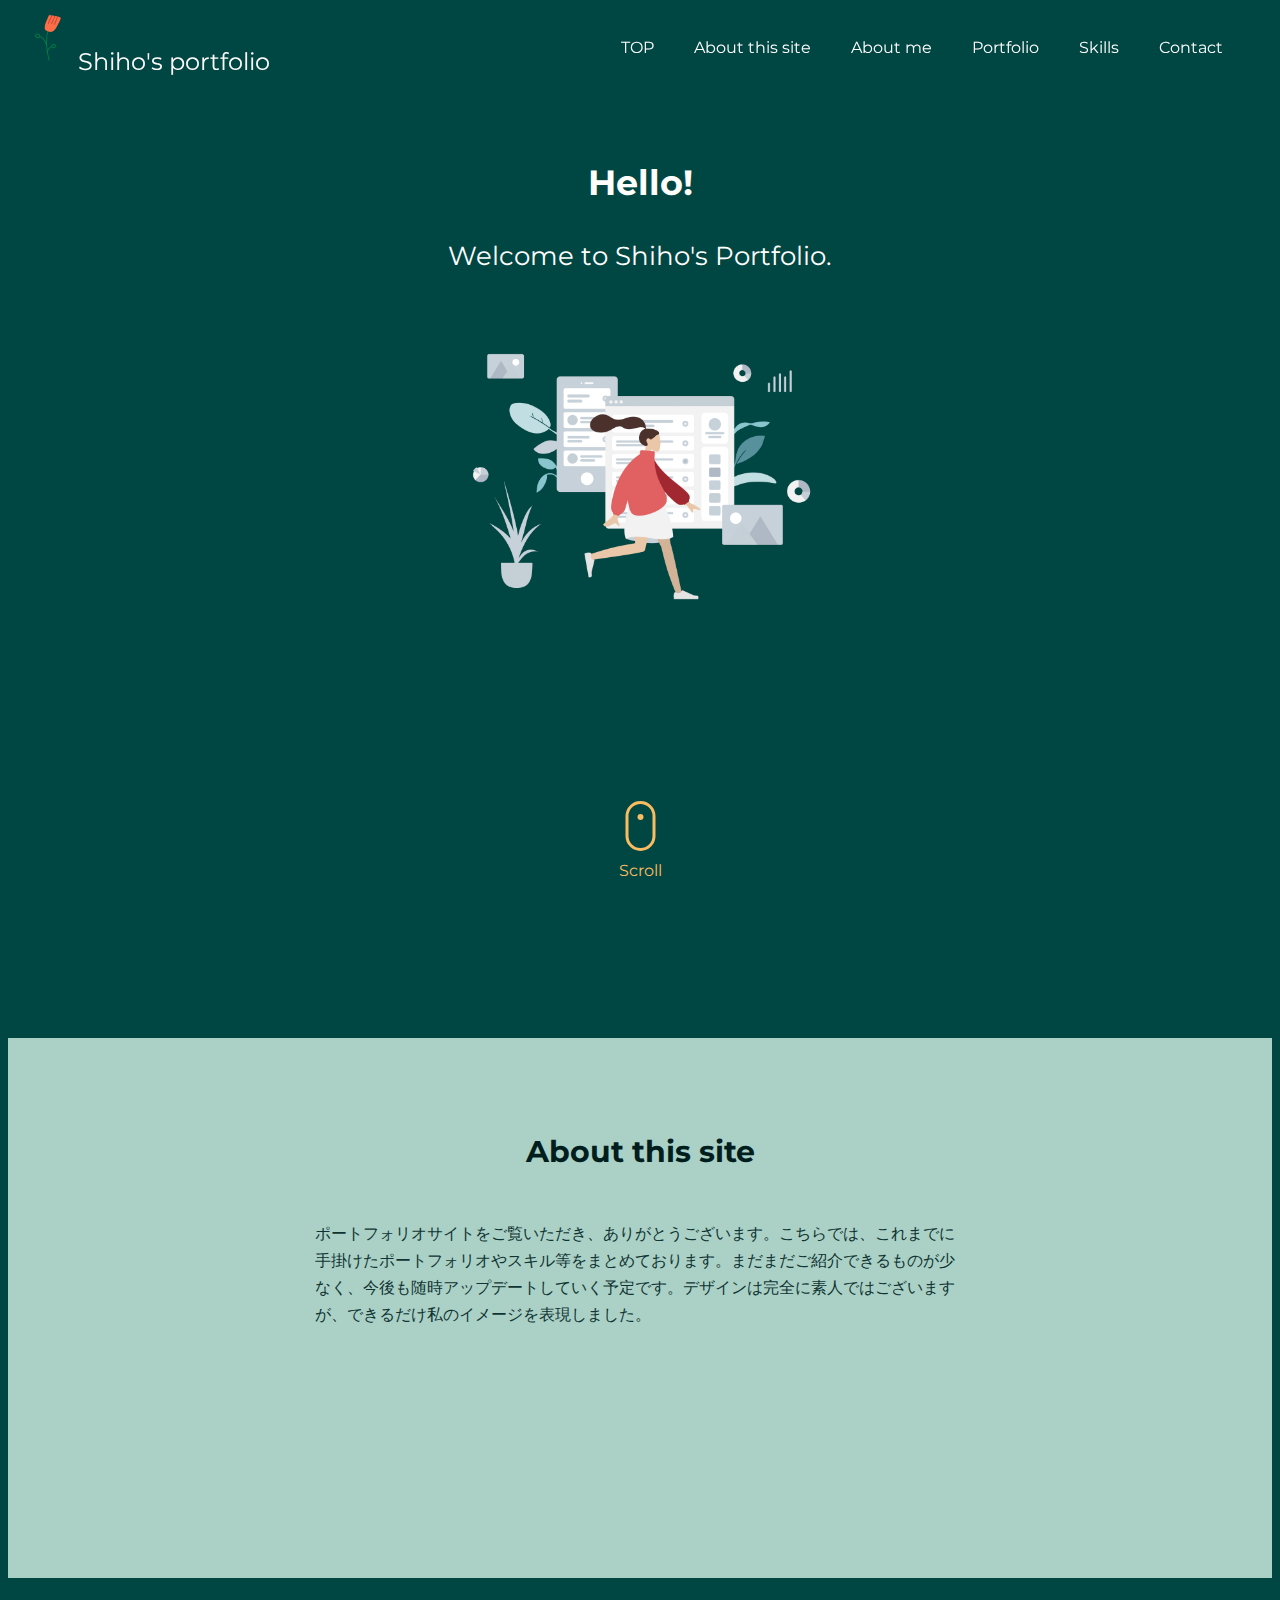
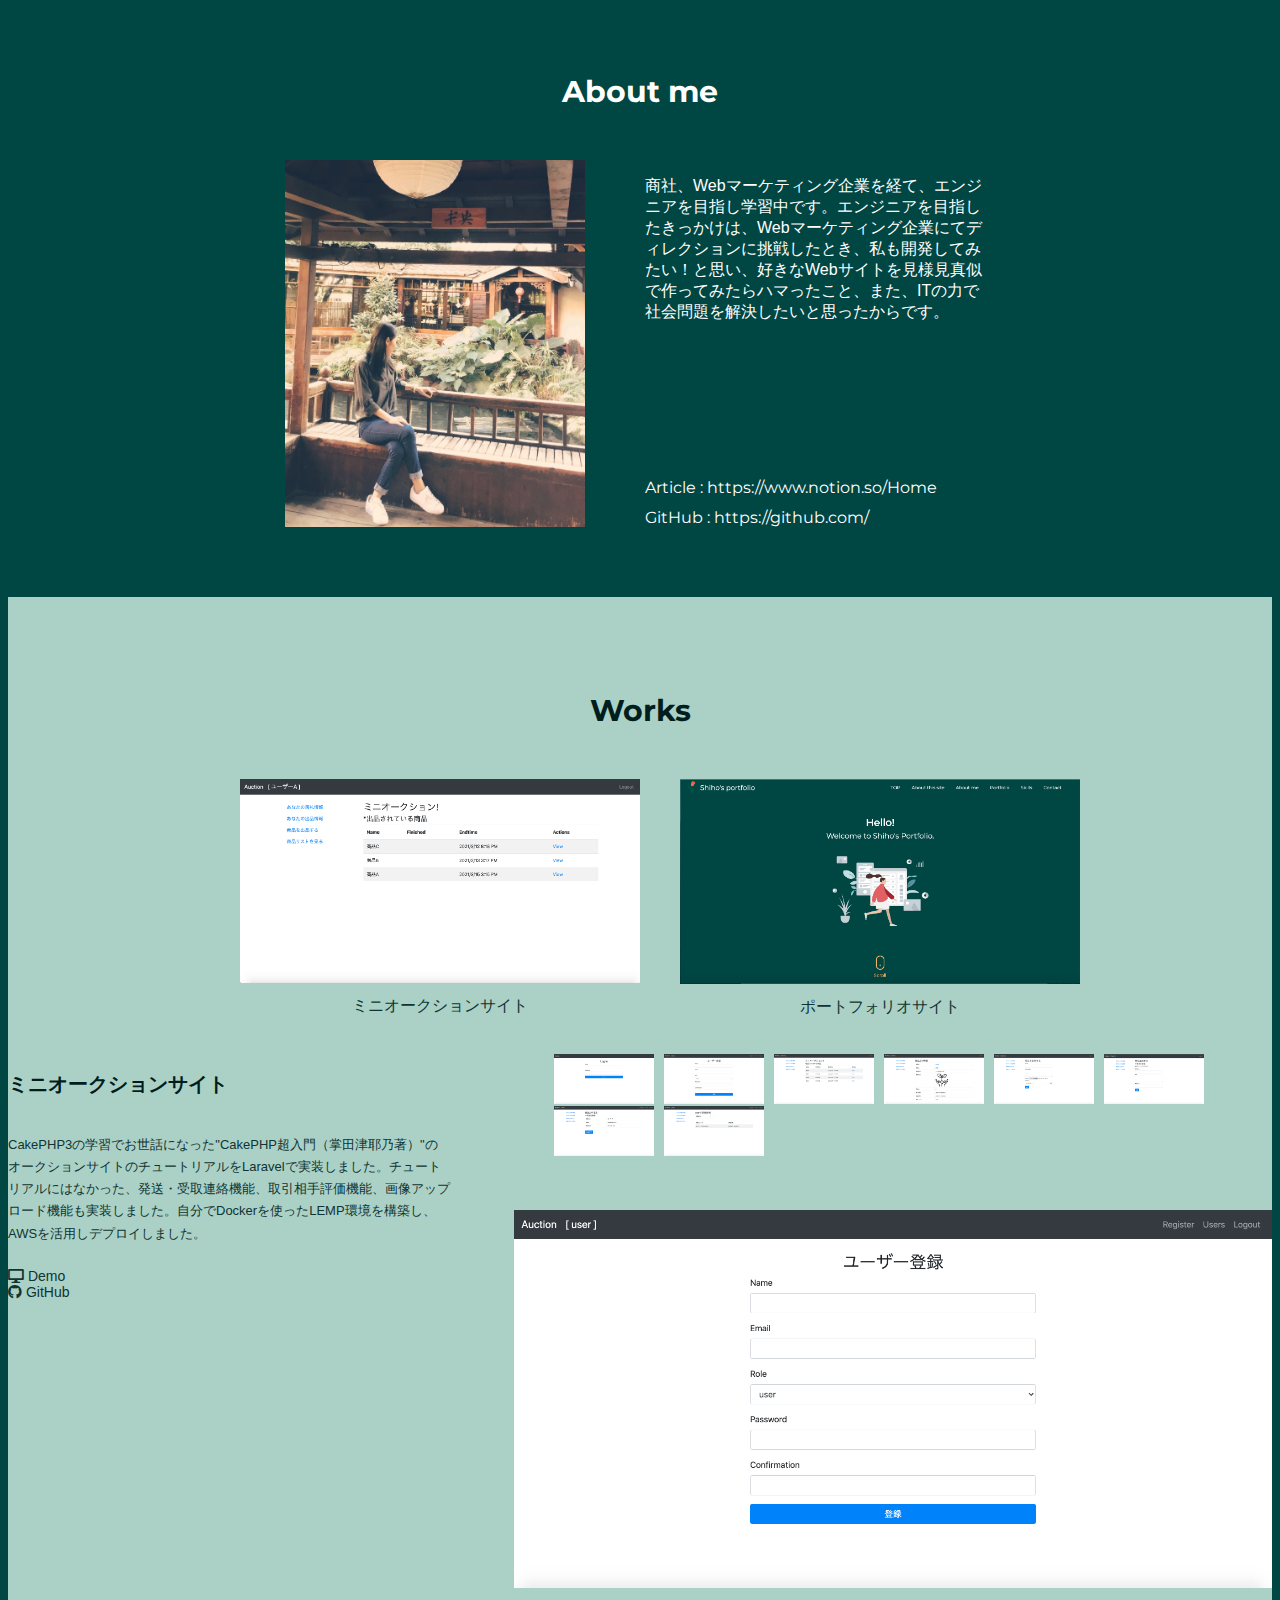
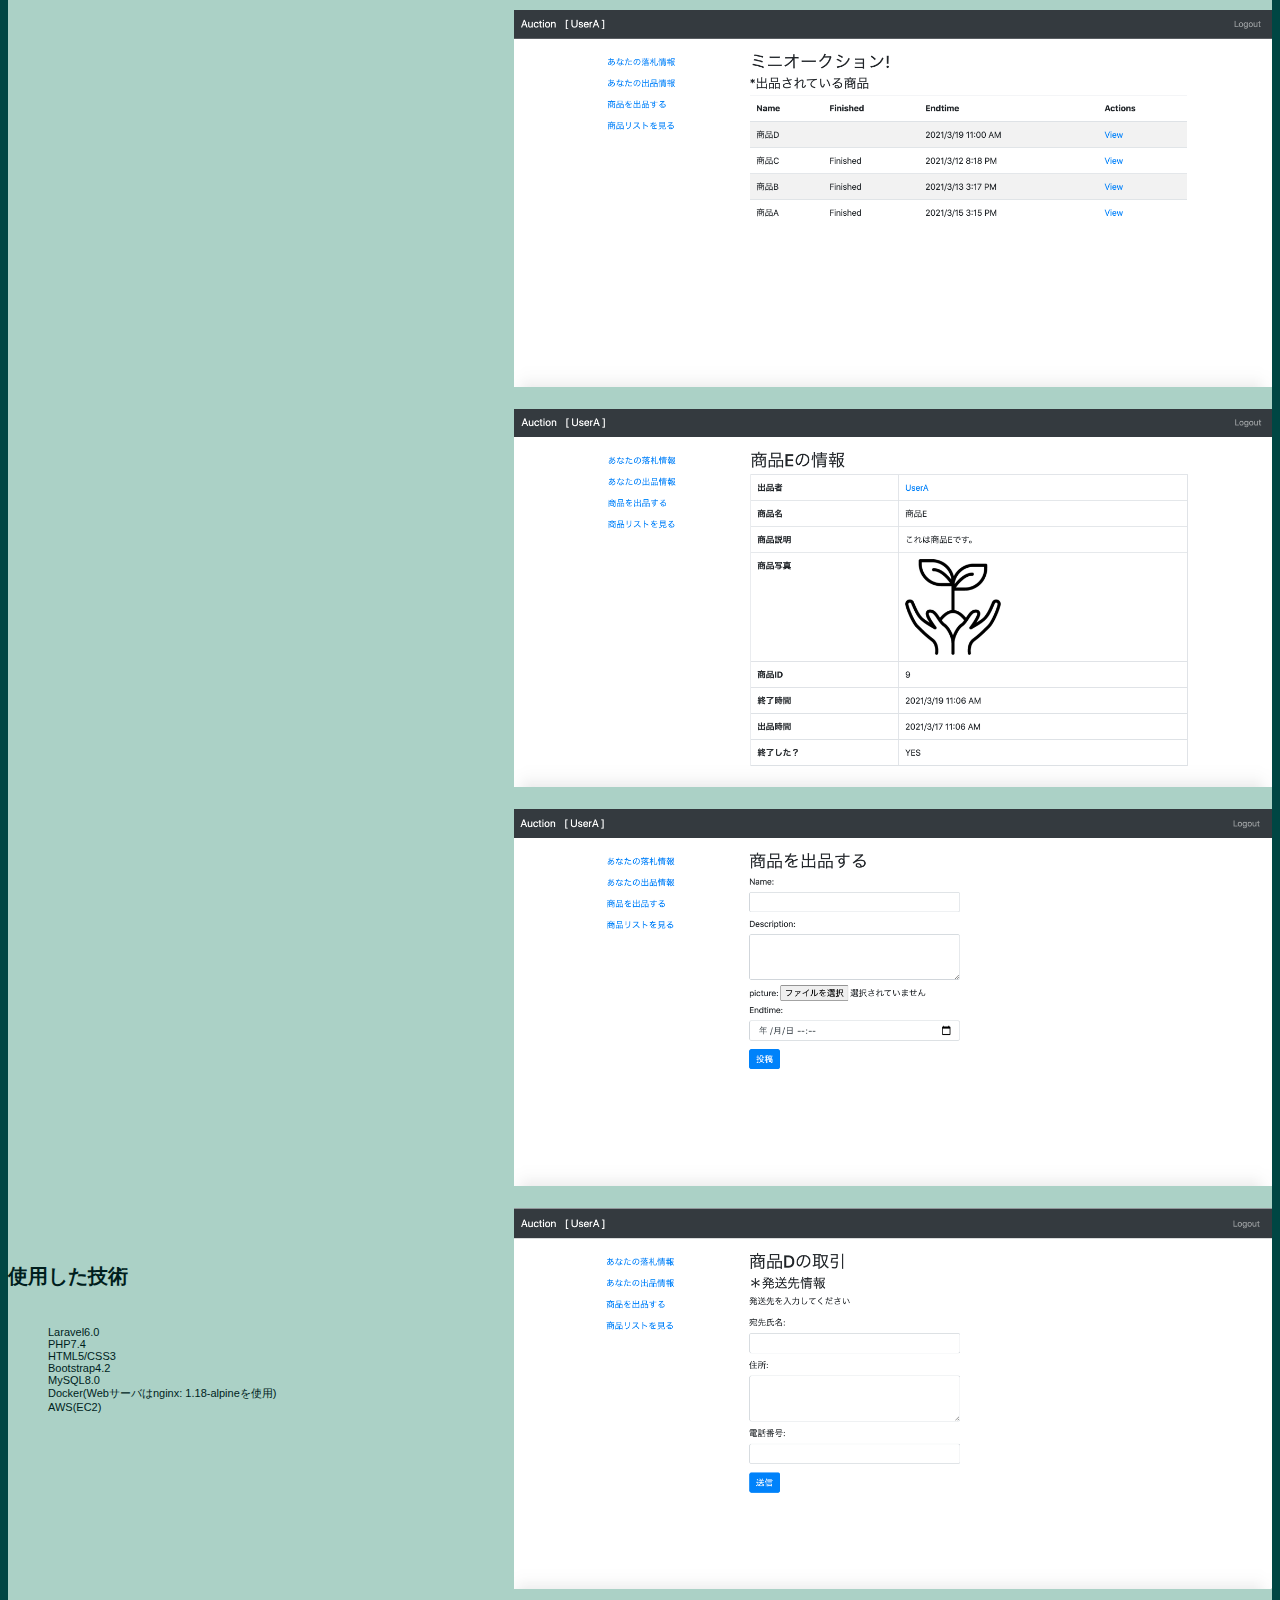
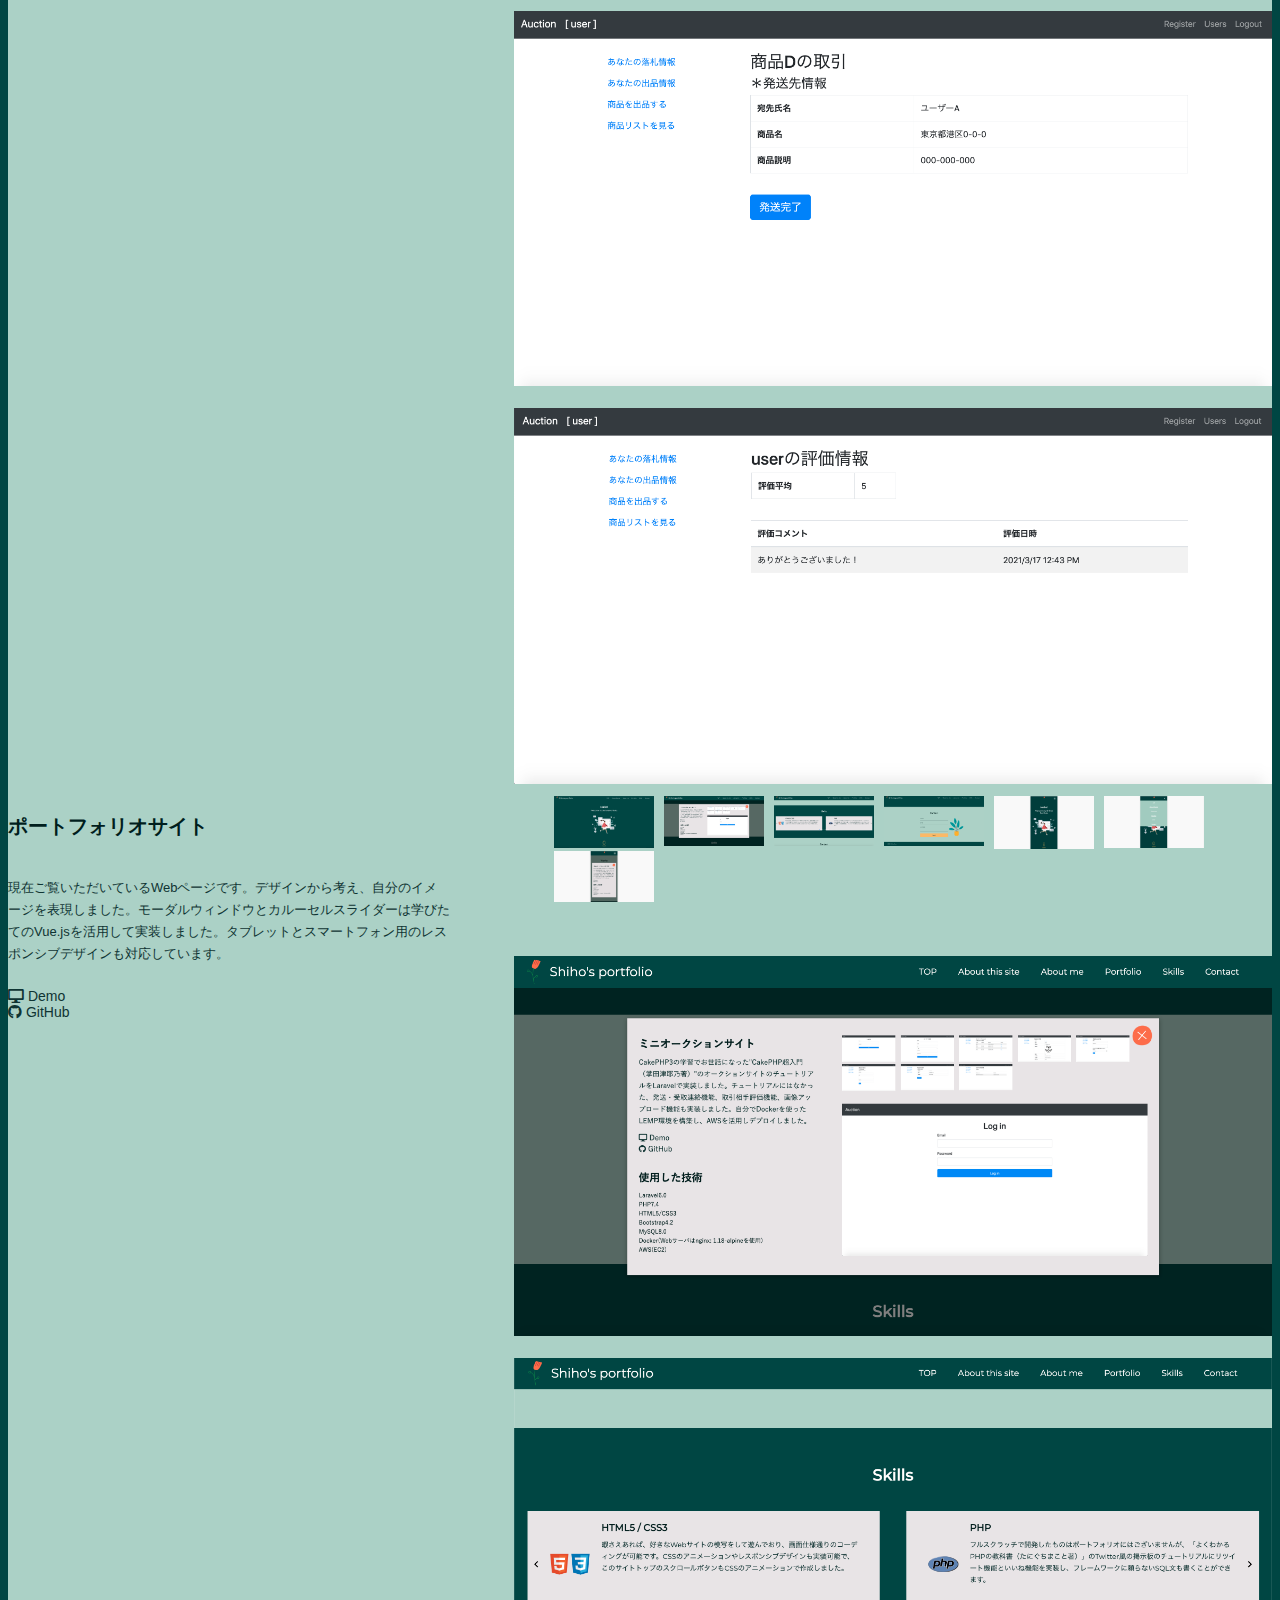
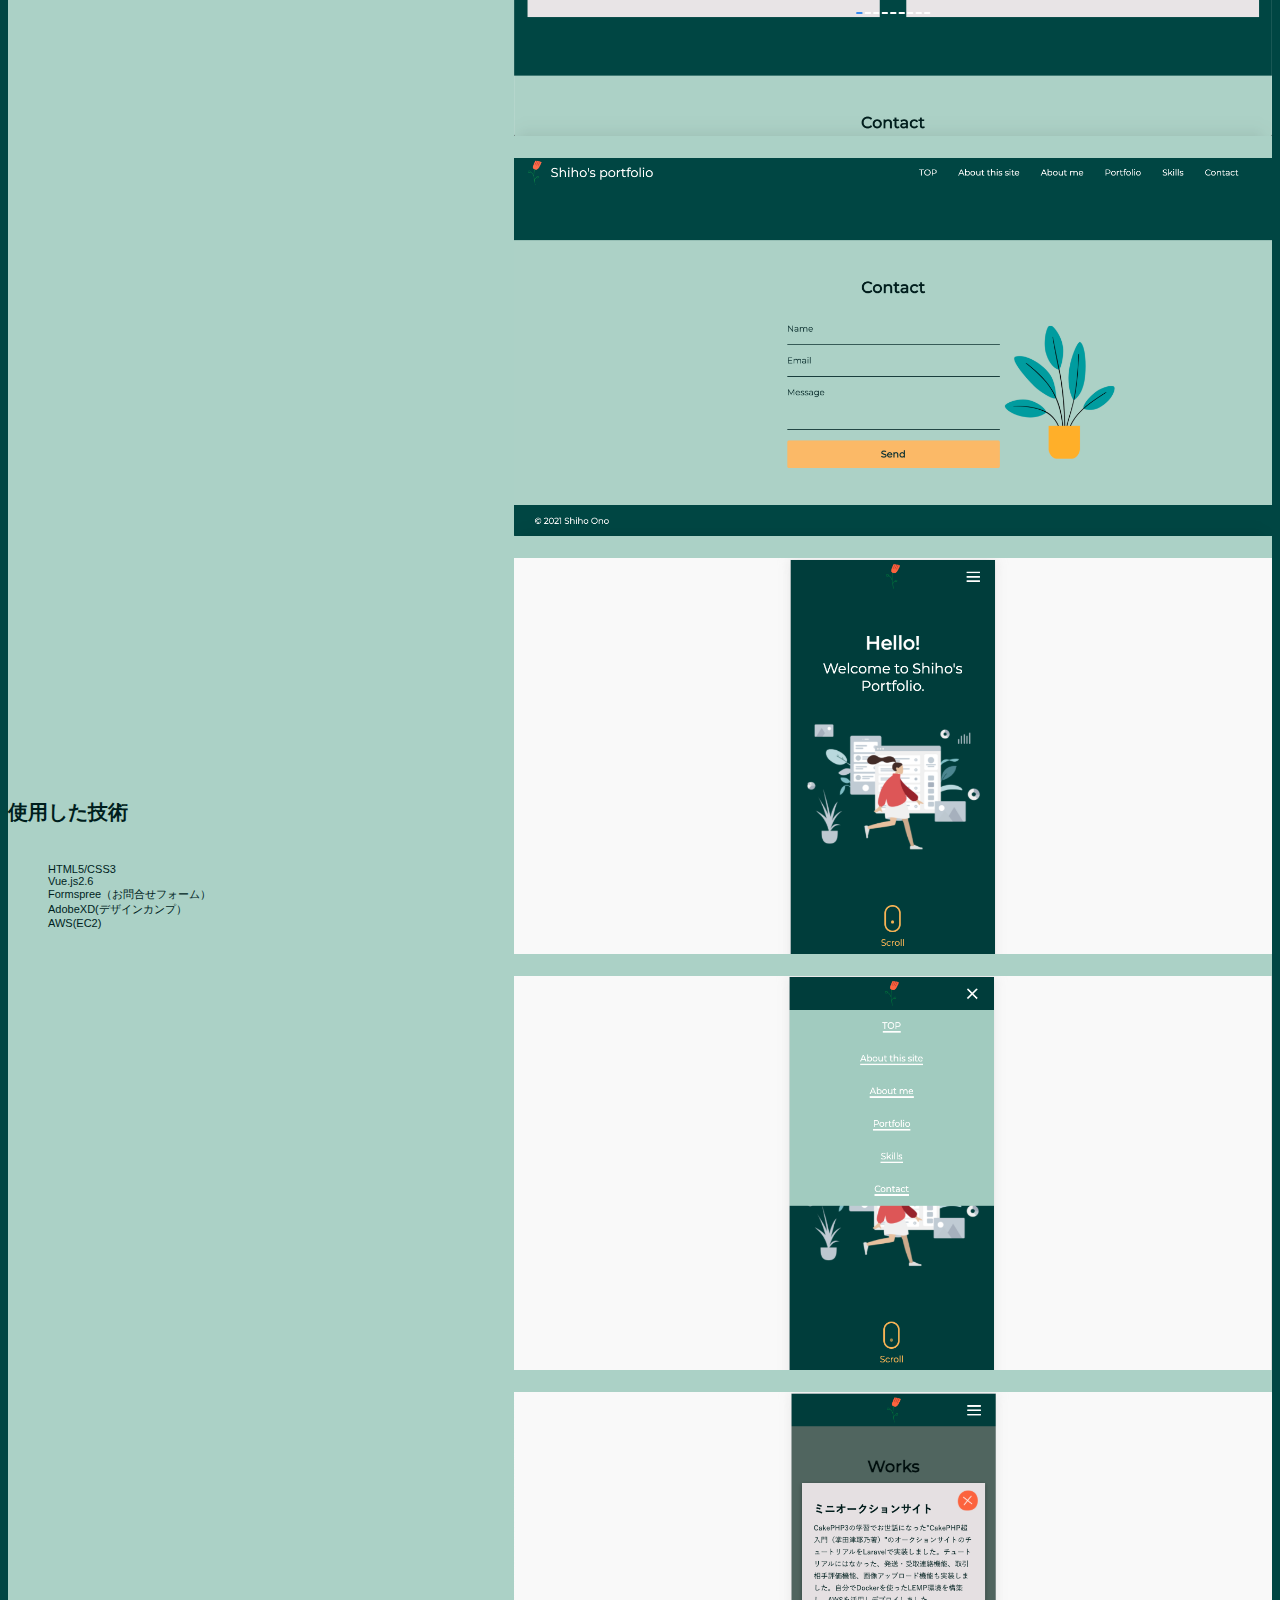
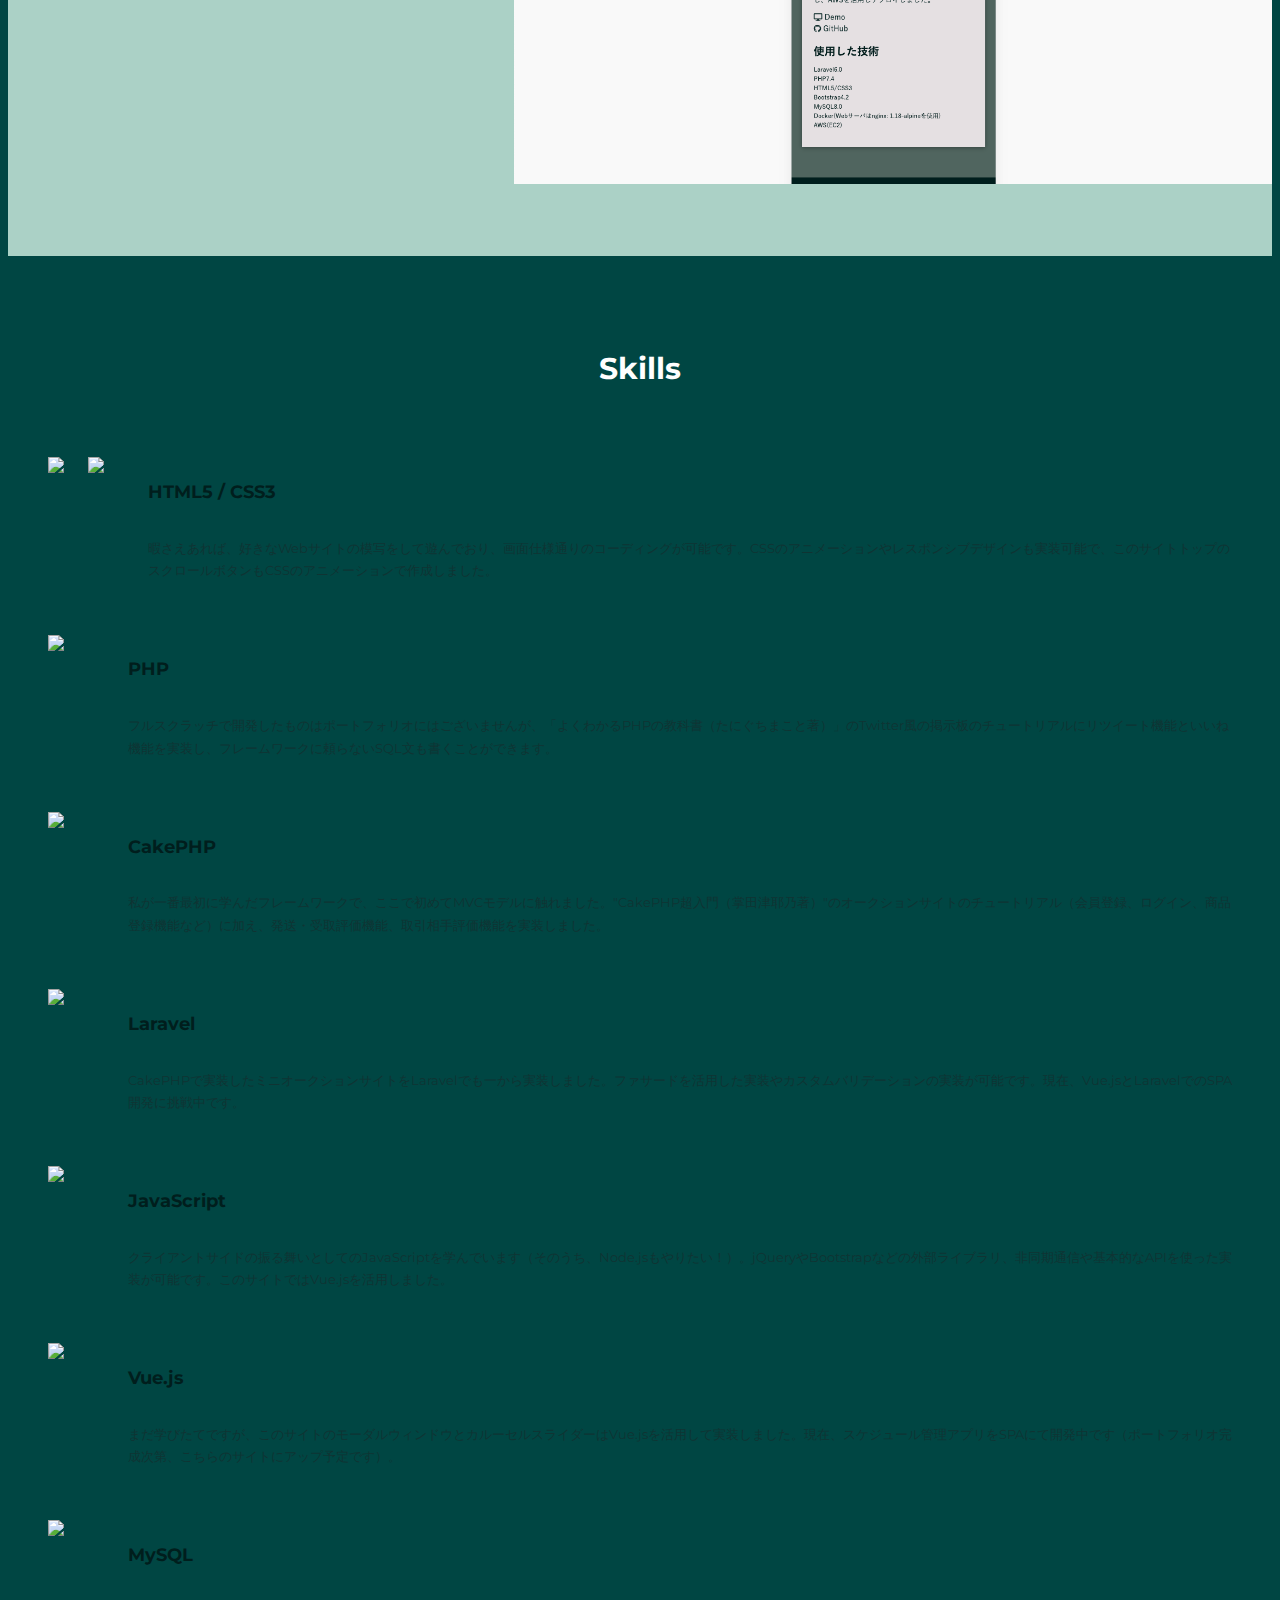
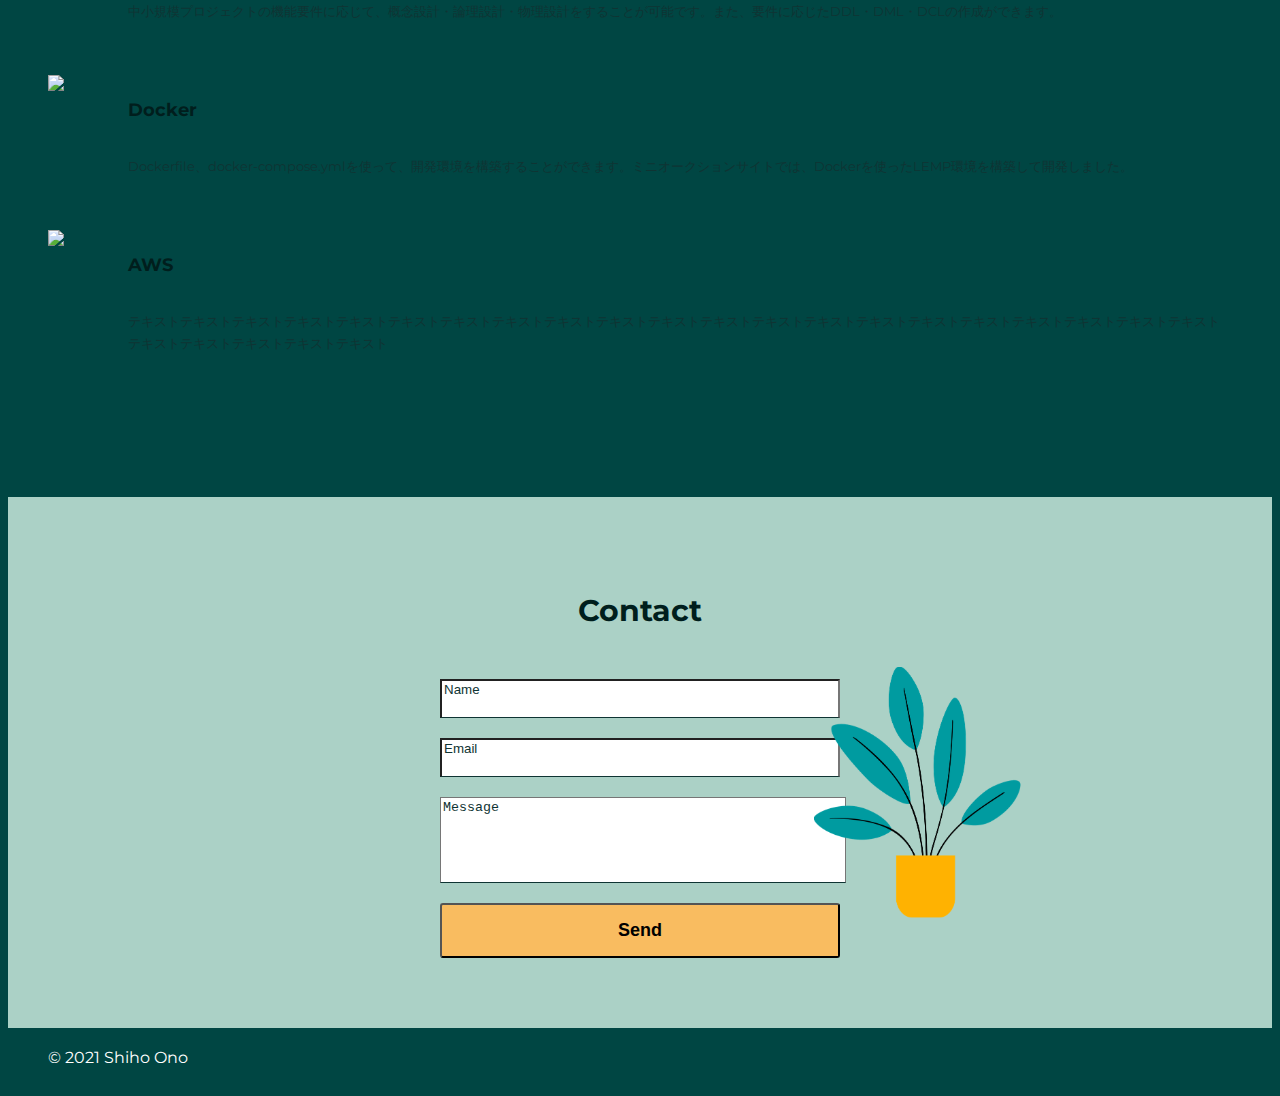
==== portfolio.html @ 69a43449 "ファイル名変更" ====
<!DOCTYPE html>
<html lang="ja">
<head>
    <meta charset="UTF-8">
    <meta name="viewport" content="width=device-width, initial-scale=1, minimum-scale=1, maximum-scale=1, user-scalable=no">
    <title>Shiho's Portfolio</title>
    <meta name="description" content="Shihoのポートフォリオサイトです。こちらでは、これまでに手掛けたポートフォリオやスキル等をまとめております。">
    <link rel="icon" href="img/Hands - Flower.png">
    <link rel="stylesheet" href="https://unpkg.com/ress/dist/ress.min.css">
    <link rel="stylesheet" href="https://cdn.jsdelivr.net/npm/hooper@0.2.1/dist/hooper.css">
    <link rel="stylesheet" href="style.css">
    <link href="https://fonts.googleapis.com/css2?family=Montserrat:wght@100;300;400;500&display=swap" rel="stylesheet">
    <link href="https://use.fontawesome.com/releases/v5.6.1/css/all.css" rel="stylesheet">
</head>
<body>
    <header>
        <div class="header-fixed">
            <div class="logo">
                <img src="img/Hands - Flower.png" alt="logo">
                <p>Shiho's portfolio</p>
            </div>
            <div class="hamburger-menu">
                <input type="checkbox" id="menu-btn-check">
                <label for="menu-btn-check" class="menu-btn"><span></span></label>
                <div class="menu-content">
                    <ul>
                        <li><a href="#top">TOP</a></li>
                        <li><a href="#about-this-site">About this site</a></li>
                        <li><a href="#about-me">About me</a></li>
                        <li><a href="#works">Portfolio</a></li>
                        <li><a href="#skills">Skills</a></li>
                        <li><a href="#contact">Contact</a></li>
                    </ul>
                </div>
            </div>
        </div>
    </header>
    <main>
        <div id="top">
            <h1>Hello!</h1>
            <p>Welcome to Shiho's Portfolio.</p>
            <img src="img/Humaaans - 1 Character.png" alt="top_image">
            <a href="#about-this-site"><span></span>Scroll</a>
        </div>
        <section id="about-this-site" class="common">
            <h2>About this site</h2>
            <!-- 240文字 -->
            <p>ポートフォリオサイトをご覧いただき、ありがとうございます。こちらでは、これまでに手掛けたポートフォリオやスキル等をまとめております。まだまだご紹介できるものが少なく、今後も随時アップデートしていく予定です。デザインは完全に素人ではございますが、できるだけ私のイメージを表現しました。</p>
        </section>
        <section id="about-me" class="common">
            <h2>About me</h2>
            <div class="profile">
                <img src="img/profile.jpeg" alt="profile">
                <div class="profile-detail">
                    <p>商社、Webマーケティング企業を経て、エンジニアを目指し学習中です。エンジニアを目指したきっかけは、Webマーケティング企業にてディレクションに挑戦したとき、私も開発してみたい！と思い、好きなWebサイトを見様見真似で作ってみたらハマったこと、また、ITの力で社会問題を解決したいと思ったからです。</p>
                    <a href="https://www.notion.so/Home-7958bae7b6ed46b09977aa0e5723ef8f">Article : https://www.notion.so/Home</a>
                    <a href="https://github.com/shihoono">GitHub : https://github.com/</a>
                </div>
            </div>
        </section>
        <section id="works" class="common">
            <div id="modal">
                <h2>Works</h2>
                <ul class="portfolios modalArea">
                    <li class="portfolio" @click="showModal = 1">
                        <img src="img/portfolio1.png" alt="portfolio1">
                        <p>ミニオークションサイト</p>
                    </li>
                    <li class="portfolio" @click="showModal = 2">
                        <img src="img/portfolio2.png" alt="portfolio2">
                        <p>ポートフォリオサイト</p>
                    </li>
                </ul>
                <modal v-if="showModal == '1'" @close="showModal = false" :key="1">
                    <div class="close-button" slot="close-button">
                        <img src="img/Hands - Denied.png">
                    </div>
                    <div class="description" slot="description">
                        <div class="about-portfolio">
                            <div class="about-main">
                                <h4>ミニオークションサイト</h4>
                                <p>
                                    CakePHP3の学習でお世話になった"CakePHP超入門（掌田津耶乃著）"のオークションサイトのチュートリアルをLaravelで実装しました。チュートリアルにはなかった、発送・受取連絡機能、取引相手評価機能、画像アップロード機能も実装しました。自分でDockerを使ったLEMP環境を構築し、AWSを活用しデプロイしました。
                                </p>
                                <a href="#"><i class="fas fa-desktop"></i></i> Demo</a>
                                <a href="#"><i class="fab fa-github"></i> GitHub</a>
                            </div>
                            <div class="about-sub">
                                <h4>使用した技術</h4>
                                <ul>
                                    <li>Laravel6.0</li>
                                    <li>PHP7.4</li>
                                    <li>HTML5/CSS3</li>
                                    <li>Bootstrap4.2</li>
                                    <li>MySQL8.0</li>
                                    <li>Docker(Webサーバはnginx: 1.18-alpineを使用)</li>
                                    <li>AWS(EC2)</li>
                                </ul>
                            </div>
                        </div>
                        <div class="portfolio-images">
                            <ul>
                                <!-- 後で画像差し替え -->
                                <li @click="push_a"><img src="img/Auction/Auction-login.png" alt="portfolio-page"></li>
                                <li @click="push_b"><img src="img/Auction/Auction-signup.png" alt="portfolio-page"></li>
                                <li @click="push_c"><img src="img/Auction/Auction-top.png" alt="portfolio-page"></li>
                                <li @click="push_d"><img src="img/Auction/Auction-item.png" alt="portfolio-page"></li>
                                <li @click="push_e"><img src="img/Auction/Auction-add.png" alt="portfolio-page"></li>
                                <li @click="push_f"><img src="img/Auction/Auction-transaction.png" alt="portfolio-page"></li>
                                <li @click="push_g"><img src="img/Auction/Auction-transaction2.png" alt="portfolio-page"></li>
                                <li @click="push_h"><img src="img/Auction/Auction-review.png" alt="portfolio-page"></li>
                            </ul>
                            <div id="image-area">
                                <img v-if="type === 'A'"　src="img/Auction/Auction-login.png">
                                <img v-else-if="type === 'B'" src="img/Auction/Auction-signup.png">
                                <img v-else-if="type === 'C'" src="img/Auction/Auction-top.png">
                                <img v-else-if="type === 'D'" src="img/Auction/Auction-item.png">
                                <img v-else-if="type === 'E'" src="img/Auction/Auction-add.png">
                                <img v-else-if="type === 'F'" src="img/Auction/Auction-transaction.png">
                                <img v-else-if="type === 'G'" src="img/Auction/Auction-transaction2.png">
                                <img v-else-if="type === 'H'" src="img/Auction/Auction-review.png">
                            </div>
                        </div>
                    </div>
                    <div class="detail" slot="detail">
                    </div>
                </modal>
                <modal v-else-if="showModal == '2'" @close="showModal = false" :key="2">
                    <div class="close-button" slot="close-button">
                        <img src="img/Hands - Denied.png">
                    </div>
                    <div class="description" slot="description">
                        <div class="about-portfolio">
                            <div class="about-main">
                                <h4>ポートフォリオサイト</h4>
                                <p>
                                    現在ご覧いただいているWebページです。デザインから考え、自分のイメージを表現しました。モーダルウィンドウとカルーセルスライダーは学びたてのVue.jsを活用して実装しました。タブレットとスマートフォン用のレスポンシブデザインも対応しています。
                                </p>
                                <a href="#"><i class="fas fa-desktop"></i></i> Demo</a>
                                <a href="#"><i class="fab fa-github"></i> GitHub</a>
                            </div>
                            <div class="about-sub">
                                <h4>使用した技術</h4>
                                <ul>
                                    <li>HTML5/CSS3</li>
                                    <li>Vue.js2.6</li>
                                    <li>Formspree（お問合せフォーム）</li>
                                    <li>AdobeXD(デザインカンプ）</li>
                                    <li>AWS(EC2)</li>
                                </ul>
                            </div>
                        </div>
                        <div class="portfolio-images">
                            <ul>
                                <!-- 後で画像差し替え -->
                                <li @click="push_a"><img src="img/portfolio2.png" alt="portfolio-page"></li>
                                <li @click="push_b"><img src="img/portfolio-site/portfolio-site-modal.png" alt="portfolio-page"></li>
                                <li @click="push_c"><img src="img/portfolio-site/portfolio-site-slider.png" alt="portfolio-page"></li>
                                <li @click="push_d"><img src="img/portfolio-site/portfolio-site-contact.png" alt="portfolio-page"></li>
                                <li @click="push_e"><img src="img/portfolio-site/portfolio-site-sm1.png" alt="portfolio-page"></li>
                                <li @click="push_f"><img src="img/portfolio-site/portfolio-site-sm2.png" alt="portfolio-page"></li>
                                <li @click="push_g"><img src="img/portfolio-site/portfolio-site-sm3.png" alt="portfolio-page"></li>
                            </ul>
                            <div id="image-area">
                                <div id="image-area">
                                    <img v-if="type === 'A'"　src="img/portfolio2.png">
                                    <img v-else-if="type === 'B'" src="img/portfolio-site/portfolio-site-modal.png">
                                    <img v-else-if="type === 'C'" src="img/portfolio-site/portfolio-site-slider.png">
                                    <img v-else-if="type === 'D'" src="img/portfolio-site/portfolio-site-contact.png">
                                    <img v-else-if="type === 'E'" src="img/portfolio-site/portfolio-site-sm1.png">
                                    <img v-else-if="type === 'F'" src="img/portfolio-site/portfolio-site-sm2.png">
                                    <img v-else-if="type === 'G'" src="img/portfolio-site/portfolio-site-sm3.png">
                                </div>
                            </div>
                        </div>
                    </div>
                    <div class="detail" slot="detail">
                    </div>
                </modal>
            </div>
        </section>
        <section id="skills" class="common">
            <h2>Skills</h2>
            <slider-main>
                <div id="slider">
                    <hooper :infinite-scroll="true" :items-to-show="2" :auto-play="true" :play-speed="4000">
                        <slide>
                            <div class="skill html-css">
                                <div class="icon">
                                    <img src="https://icongr.am/devicon/html5-original.svg?size=80&color=f05304">
                                    <img src="https://icongr.am/devicon/css3-original.svg?size=80&color=f05304">
                                </div>
                                <div class="skill-text">
                                    <h4>HTML5 / CSS3</h4>
                                    <!-- 92文字 -->
                                    <p>暇さえあれば、好きなWebサイトの模写をして遊んでおり、画面仕様通りのコーディングが可能です。CSSのアニメーションやレスポンシブデザインも実装可能で、このサイトトップのスクロールボタンもCSSのアニメーションで作成しました。</p>
                                </div>
                            </div>
                        </slide>
                        <slide>
                            <div class="skill skills-common">
                                <div class="icon">
                                    <img src="https://icongr.am/devicon/php-original.svg?size=80&color=currentColor">
                                </div>
                                <div class="skill-text">
                                    <h4>PHP</h4>
                                    <p>フルスクラッチで開発したものはポートフォリオにはございませんが、「よくわかるPHPの教科書（たにぐちまこと著）」のTwitter風の掲示板のチュートリアルにリツイート機能といいね機能を実装し、フレームワークに頼らないSQL文も書くことができます。</p>
                                </div>
                            </div>
                        </slide>
                        <slide>
                            <div class="skill skills-common">
                                <div class="icon">
                                    <img src="https://icongr.am/devicon/cakephp-original.svg?size=80&color=currentColor">
                                </div>
                                <div class="skill-text">
                                    <h4>CakePHP</h4>
                                    <p>私が一番最初に学んだフレームワークで、ここで初めてMVCモデルに触れました。"CakePHP超入門（掌田津耶乃著）"のオークションサイトのチュートリアル（会員登録、ログイン、商品登録機能など）に加え、発送・受取評価機能、取引相手評価機能を実装しました。</p>
                                </div>
                            </div>
                        </slide>
                        <slide>
                            <div class="skill skills-common">
                                <div class="icon">
                                    <img src="https://icongr.am/devicon/laravel-plain.svg?size=80&color=f05340">
                                </div>
                                <div class="skill-text">
                                    <h4>Laravel</h4>
                                    <p>CakePHPで実装したミニオークションサイトをLaravelでも一から実装しました。ファサードを活用した実装やカスタムバリデーションの実装が可能です。現在、Vue.jsとLaravelでのSPA開発に挑戦中です。</p>
                                </div>
                            </div>
                        </slide>
                        <slide>
                            <div class="skill skills-common">
                                <div class="icon">
                                    <img src="https://icongr.am/devicon/javascript-original.svg?size=80&color=currentColor">
                                </div>
                                <div class="skill-text">
                                    <h4>JavaScript</h4>
                                    <p>クライアントサイドの振る舞いとしてのJavaScriptを学んでいます（そのうち、Node.jsもやりたい！）。jQueryやBootstrapなどの外部ライブラリ、非同期通信や基本的なAPIを使った実装が可能です。このサイトではVue.jsを活用しました。</p>
                                </div>
                            </div>
                        </slide>
                        <slide>
                            <div class="skill skills-common">
                                <div class="icon">
                                    <img src="https://icongr.am/devicon/vuejs-original.svg?size=80&color=f05304">
                                </div>
                                <div class="skill-text">
                                    <h4>Vue.js</h4>
                                    <p>まだ学びたてですが、このサイトのモーダルウィンドウとカルーセルスライダーはVue.jsを活用して実装しました。現在、スケジュール管理アプリをSPAにて開発中です（ポートフォリオ完成次第、こちらのサイトにアップ予定です）。</p>
                                </div>
                            </div>
                        </slide>
                        <slide>
                            <div class="skill skills-common">
                                <div class="icon">
                                    <img src="https://icongr.am/devicon/mysql-original-wordmark.svg?size=80&color=f05304">
                                </div>
                                <div class="skill-text">
                                    <h4>MySQL</h4>
                                    <p>中小規模プロジェクトの機能要件に応じて、概念設計・論理設計・物理設計をすることが可能です。また、要件に応じたDDL・DML・DCLの作成ができます。</p>
                                </div>
                            </div>
                        </slide>
                        <slide>
                            <div class="skill skills-common">
                                <div class="icon">
                                    <img src="https://icongr.am/devicon/docker-original.svg?size=80&color=f05304">
                                </div>
                                <div class="skill-text">
                                    <h4>Docker</h4>
                                    <p>Dockerfile、docker-compose.ymlを使って、開発環境を構築することができます。ミニオークションサイトでは、Dockerを使ったLEMP環境を構築して開発しました。</p>
                                </div>
                            </div>
                        </slide>
                        <slide>
                            <div class="skill skills-common">
                                <div class="icon">
                                    <img src="https://icongr.am/devicon/amazonwebservices-original-wordmark.svg?size=80&color=f05304">
                                </div>
                                <div class="skill-text">
                                    <h4>AWS</h4>
                                    <p>テキストテキストテキストテキストテキストテキストテキストテキストテキストテキストテキストテキストテキストテキストテキストテキストテキストテキストテキストテキストテキストテキストテキストテキストテキストテキスト</p>
                                </div>
                            </div>
                        </slide>
                        <hooper-navigation slot="hooper-addons"></hooper-navigation>
                        <hooper-pagination slot="hooper-addons"></hooper-pagination>
                    </hooper>
                </div>
            </slider-main>
        </section>
        <section id="contact" class="common">
            <h2>Contact</h2>
            <form action="https://formspree.io/f/mvovejjz" method="POST">
                <input type="text" name="name" placeholder="Name">
                <input type="email" name="_replyto" placeholder="Email">
                <textarea name="message" placeholder="Message"></textarea>
                <button type="submit">Send</button>
            </form>
            <img src="img/Allura - Vase Plant 2.png">
        </section>
        <footer>
            <small>&copy; 2021 Shiho Ono</small>
        </footer>
        <script type="text/x-template" id="modal-template">
            <transition name="modal">
                <div class="modal-mask">
                    <div class="modal-wrapper">
                        <div class="modal-container">
                            <div class="close" @click="$emit('close')">
                                <slot name="close-button"></slot>
                            </div>
                            <slot name="description"></slot>
                            <slot name="detail"></slot>
                        </div>
                    </div>
                </div>
            </transition>
        </script>
        <script type="text/x-template" id="slider-template">
            <transition name="slider">
                <slot name="slider-main"></slot>
            </transition>
        </script>
    </main>
    <script src="https://cdn.jsdelivr.net/npm/vue@2.6.10/dist/vue.min.js"></script>
    <script src="https://cdn.jsdelivr.net/npm/hooper@0.2.1/dist/hooper.min.js"></script>
    <script src="modal.js"></script>
</body>
</html>
---- style.css ----
@charset "UTF-8";

html {
    font-size: 62.5%;
    font-family: 'Montserrat', sans-serif;
}

body {
    background-color: #004643;
}

a {
    text-decoration: none;
}

ul {
    list-style: none;
}

button:focus {
    outline: none;
}

/* ヘッダー */

header {
    position: fixed;
    width: 100%;
    background-color: #004643;
    z-index: 9999;
}

.header-fixed {
    max-height: 60px;
    display: flex;
    justify-content: space-between;
    color: #fffffe;
    padding: 0 25px;
}

.logo {
    display: flex;
}

.logo img {
    height: 50px;
    margin: 5px 0;
}

.logo p {
    font-size: 2.4rem;
    line-height: 60px;
    padding-left: 15px;
}

.menu-content ul {
    list-style: none;
    display: flex;
}

.hamburger-menu li {
    margin-right: 40px;
}

.menu-content a {
    color: #fffffe;
    font-size: 1.6rem;
    line-height: 60px;
}

#menu-btn-check {
    display: none;
}

/* トップ */

#top {
    height: 100vh;
    padding-top: 130px;
    text-align: center;
    color: #fffffe;
}

#top h1 {
    font-size: 3.5rem;
}

#top p {
    font-size: 2.6rem;
    padding-top: 10px;
    padding-bottom: 30px;
}

#top img {
    max-width: 400px;
}

#top a {
    color: #f9bc60;
    position: absolute;
    bottom: 20px;
    left: 50%;
    z-index: 2;
    display: inline-block;
    transform: translate(-50%, 0);
    text-decoration: none;
    padding-top: 60px;
    font-size: 1.6rem;
}

#top a span {
    position: absolute;
    top: 0;
    left: 50%;
    width: 30px;
    height: 50px;
    margin-left: -15px;
    border: 3px solid #f9bc60;
    border-radius: 50px;
    box-sizing: border-box;
}

#top a span::before {
    position: absolute;
    top: 10px;
    left: 50%;
    content: '';
    width: 6px;
    height: 6px;
    margin-left: -3px;
    background-color: #f9bc60;
    border-radius: 100%;
    -webkit-animation: sdb 2s infinite;
    animation: sdb 2s infinite;
    box-sizing: border-box;
}

@-webkit-keyframes sdb {
    0% {
      -webkit-transform: translate(0, 0);
      opacity: 0;
    }
    40% {
      opacity: 1;
    }
    80% {
      -webkit-transform: translate(0, 20px);
      opacity: 0;
    }
    100% {
      opacity: 0;
    }
}

@keyframes sdb {
    0% {
      transform: translate(0, 0);
      opacity: 0;
    }
    40% {
      opacity: 1;
    }
    80% {
      transform: translate(0, 20px);
      opacity: 0;
    }
    100% {
      opacity: 0;
    }
}

/* セクション共通 */

.common {
    padding-top: 70px;
}

.common h2 {
    font-size: 3.0rem;
    text-align: center;
    margin-bottom: 50px;
    color: #001e1d;
}

/* about this site セクション */

#about-this-site {
    min-height: 400px;
    background-color: #abd1c6;
    padding-bottom: 70px;
}

#about-this-site p {
    font-size: 1.6rem;
    max-width: 650px;
    margin: 0 auto;
    line-height: 1.7;
    font-family:"Yu Gothic", "游ゴシック", YuGothic, "游ゴシック体", "ヒラギノ角ゴ Pro W3", "メイリオ", sans-serif;
    color: #0f3433;
}

/* about me セクション */

#about-me {
    padding-bottom: 70px;
}

#about-me h2 {
    color: #fffffe;
}

#about-me img {
    max-width: 300px;
    padding-right: 30px;
}

#about-me p {
    color: #fffffe;
    font-size: 1.6rem;
    max-width: 350px;
    padding-left: 30px;
    font-family:"Yu Gothic", "游ゴシック", YuGothic, "游ゴシック体", "ヒラギノ角ゴ Pro W3", "メイリオ", sans-serif;
}

.profile {
    display: flex;
    justify-content: center;
}

.profile-detail {
    position: relative;
}

.profile-detail a {
    display: block;
    color: #fffffe;
    font-size: 1.6rem;
    padding-left: 30px;
    position: absolute;
    bottom: 30px;
}

.profile-detail a:nth-of-type(2) {
    bottom: 0;
}

/* works セクション */

#works {
    background-color: #abd1c6;
    padding-bottom: 70px;
}

.portfolios {
    display: flex;
    justify-content: center;
}

.portfolio img {
    max-width: 400px;
}

.portfolio img:hover {
    cursor: pointer;
}

.portfolio {
    padding: 0 20px;
}

.portfolio p {
    text-align: center;
    font-size: 1.6rem;
    margin-top: 10px;
    font-family:"Yu Gothic", "游ゴシック", YuGothic, "游ゴシック体", "ヒラギノ角ゴ Pro W3", "メイリオ", sans-serif;
    color: #0f3433;
}

.modal-mask {
    position: fixed;
    z-index: 9998;
    top: 0;
    left: 0;
    width: 100%;
    height: 100%;
    background-color: rgba(0, 0, 0, .5);
    display: table;
    transition: opacity .3s ease;
}

.modal-wrapper {
    height: 100%;
    display: flex;
    align-items: center;
}

.modal-container {
    max-width: 1000px;
    margin: 0 auto;
    padding: 30px 20px;
    border: 2px solid #e8e4e6;
    background-color: #e8e4e6;
    box-sizing: border-box;
    box-shadow: 0 2px 8px rgba(0, 0, 0, .33);
    transition: all .3s ease;
}

.modal-enter {
    opacity: 0;
}

.modal-leave-active {
opacity: 0;
}

.modal-enter .modal-container,
.modal-leave-active .modal-container {
    transform: translateY(30px);
}

.description {
    display: flex;
    justify-content: space-between;
    color: #001e1d;
    font-family:"Yu Gothic", "游ゴシック", YuGothic, "游ゴシック体", "ヒラギノ角ゴ Pro W3", "メイリオ", sans-serif;
}

.modal-container {
    position: relative;
}

.close-button img {
    position: absolute;
    right: 10px;
    top: 10px;
    width: 40px;
}

.close-button img:hover {
    cursor: pointer;
}

.about-portfolio {
    width: 35%;
}

.about-portfolio h4 {
    font-size: 2.0rem;
    padding-bottom: 10px;
    color: #001e1d;
}

.about-portfolio p {
    font-size: 1.3rem;
    padding-bottom: 10px;
    line-height: 1.7;
    color: #0f3433;
}

.about-portfolio a {
    display: block;
    font-size: 1.4rem;
    color: #0f3433;
}

.about-main {
    height: 60%;
}

.about-sub {
    height: 40%;
}

.about-sub li {
    font-size: 1.1rem;
}

.portfolio-images {
    width: 60%;
}

.portfolio-images img {
    width: 100px;
}

.portfolio-images img:hover {
    cursor: pointer;
}

.portfolio-images ul {
    display: flex;
    flex-wrap: wrap;
}

.portfolio-images li {
    padding-right: 10px;
}

#image-area img {
    width: 100%;
    padding-top: 20px;
}

/* Skills セクション */

#skills {
    padding-bottom: 110px;
}

#skills h2 {
    color: #fffffe;
}

.hooper-slide {
    background-color: #e8e4e6;
    border-right: 25px solid #004643;
    border-left: 25px solid #004643;
}

.hooper-next {
    right: 20px;
}

.hooper-prev {
    left: 20px;
}

.html-css img {
    width: 40px;
}

.skill {
    display: flex;
    padding: 20px 40px 20px 40px;
    height: 100%;
}

.icon {
    display: flex;
    flex-direction: row;
}

.skill-text {
    padding-left: 20px;
}

.skill-text h4 {
    color: #001e1d;
    font-size: 1.8rem;
    padding-bottom: 10px;
}

.skill-text p {
    color: #0f3433;
    font-size: 1.3rem;
    line-height: 1.7;
}

.skills-common img {
    width: 60px;
}

.skill:hover {
    cursor: pointer;
}

/* Contact セクション */

#contact {
    background-color: #abd1c6;
    padding-bottom: 70px;
    position:relative;
}

#contact form {
    display: flex;
    flex-direction: column;
    font-size: 1.6rem;
    max-width: 400px;
    margin: 0 auto;
    color: #0f3433;
}

#contact input {
    padding-bottom: 20px;
    border-bottom: 1px solid #0f3433;
    margin-bottom: 20px;
}

#contact input:focus {
    outline: none;
}

#contact input::placeholder{
    color: #0f3433;
}

#contact textarea {
    resize: none;
    width:400px;
    height:80px;
    margin-bottom: 20px;
    border-bottom: 1px solid #0f3433;
}

#contact textarea:focus {
    outline: none;
}

#contact textarea::placeholder{
    color: #0f3433;
}

#contact button {
    background-color: #f9bc60;
    padding: 15px 0;
    font-size: 1.8rem;
    font-weight: bold;
    border-radius: 3px;
}

#contact img {
    width: 230px;
    position: absolute;
    top: 30%;
    left: 72%;
    transform: translate(-50%, 0);
}

/* footer */

footer {
    height: 60px;
}

small {
    color: #fffffe;
    font-size: 1.6rem;
    line-height: 60px;
    vertical-align: middle;
    padding-left: 40px;
}

/* タブレット */

@media screen and (max-width: 1024px) {

    .logo p {
        display: none;
    }

    .logo {
        margin: 0 auto;
    }

    .menu-btn {
        position: fixed;
        right: 10px;
        display: flex;
        height: 60px;
        width: 60px;
        justify-content: center;
        align-items: center;
        z-index: 90;
    }

    .menu-btn span,
    .menu-btn span:before,
    .menu-btn span:after {
        content: '';
        display: block;
        height: 3px;
        width: 25px;
        border-radius: 3px;
        position: absolute;
        background-color: #fffffe;
    }

    .menu-btn span:before {
        bottom: 8px;
    }

    .menu-btn span:after {
        top: 8px;
    }

    #menu-btn-check:checked ~ .menu-btn span {
        background-color: rgba(255, 255, 255, 0);
    }

    #menu-btn-check:checked ~ .menu-btn span::before {
        bottom: 0;
        transform: rotate(45deg);
    }

    #menu-btn-check:checked ~ .menu-btn span::after {
        top: 0;
        transform: rotate(-45deg);
    }

    .menu-content {
        width: 100%;
        background-color: #ABD1C6;
        position: fixed;
        left: 0;
        top: 60px;
        left: 100%;
        z-index: 80;
        transition: all 0.5s;
    }

    .menu-content a {
        border-bottom: solid;
    }

    .menu-content ul {
        flex-direction: column;
    }

    .menu-content li {
        text-align: center;
        margin: 0;
    }

    #menu-btn-check:checked ~ .menu-content {
        left: 0;
    }

    #top {
        height: 70vh;
    }

    #top a {
        bottom: 350px;
    }

    .portfolios {
        flex-direction: column;
        text-align: center;
    }

    .portfolio p {
        padding-bottom: 25px;
    }

    .modal-container {
        width: 90%;
    }

    .about-sub {
        padding-top: 15px;
    }

    .html-css p {
        font-size: 1.0rem;
    }

    .skill-text p {
        font-size: 1.0rem;
    }

    #contact img {
        width: 140px;
        top: 50%;
        left: 13%;
    }

}

/* スマートフォン */

@media screen and (max-width: 767px) {

    #top img {
        width: 100%;
    }

    #top {
        height: 100vh;
    }

    #top a {
        bottom: 100px;
    }

    #about-this-site p {
        max-width: 300px;
    }

    .profile {
        flex-direction: column;
    }

    #about-me img {
        height: 300px;
        padding-right: 0;
        margin: 0 auto;
        margin-bottom: 20px;
    }

    .profile-detail p {
        margin-bottom: 20px;
    }

    .profile-detail a {
        position: unset;
        padding-bottom: 10px;
    }

    .description {
        flex-direction: column;
    }

    .about-portfolio {
        width: 100%;
    }

    .portfolio-images ul {
        display: none;
    }

    .portfolio img {
        width: 90%;
    }

    #image-area img {
        display: none;
    }

    .skill {
        flex-direction: column;
        padding: 10px 25px 25px 10px;
        position: relative;
    }

    .hooper-slide {
        border-right: none;
        border-left: none;
    }

    .hooper-next {
        right: 0;
    }

    .hooper-prev {
        left: 0;
    }

    .skills-common img {
        width: 40px;
    }

    .skill-text h4 {
        font-size: 1.5rem;
        position: absolute;
        top: 20px;
        right: 35px;
    }

    .skill-text p {
        font-size: 1.0rem;
    }

    .html-css img {
        width: 30px;
    }

    .html-css h4 {
        font-size: 1.3rem;
        right: 10px;
    }

    .html-css p {
        padding-top: 10px;
        line-height: normal;
    }

    .skill-text p {
        line-height: normal;
    }

    #contact form {
        width: 250px;
    }

    #contact textarea {
        width: 250px;
    }

    #contact img {
        width: 80px;
        top: 5%;
        left: 80%;
    }
}
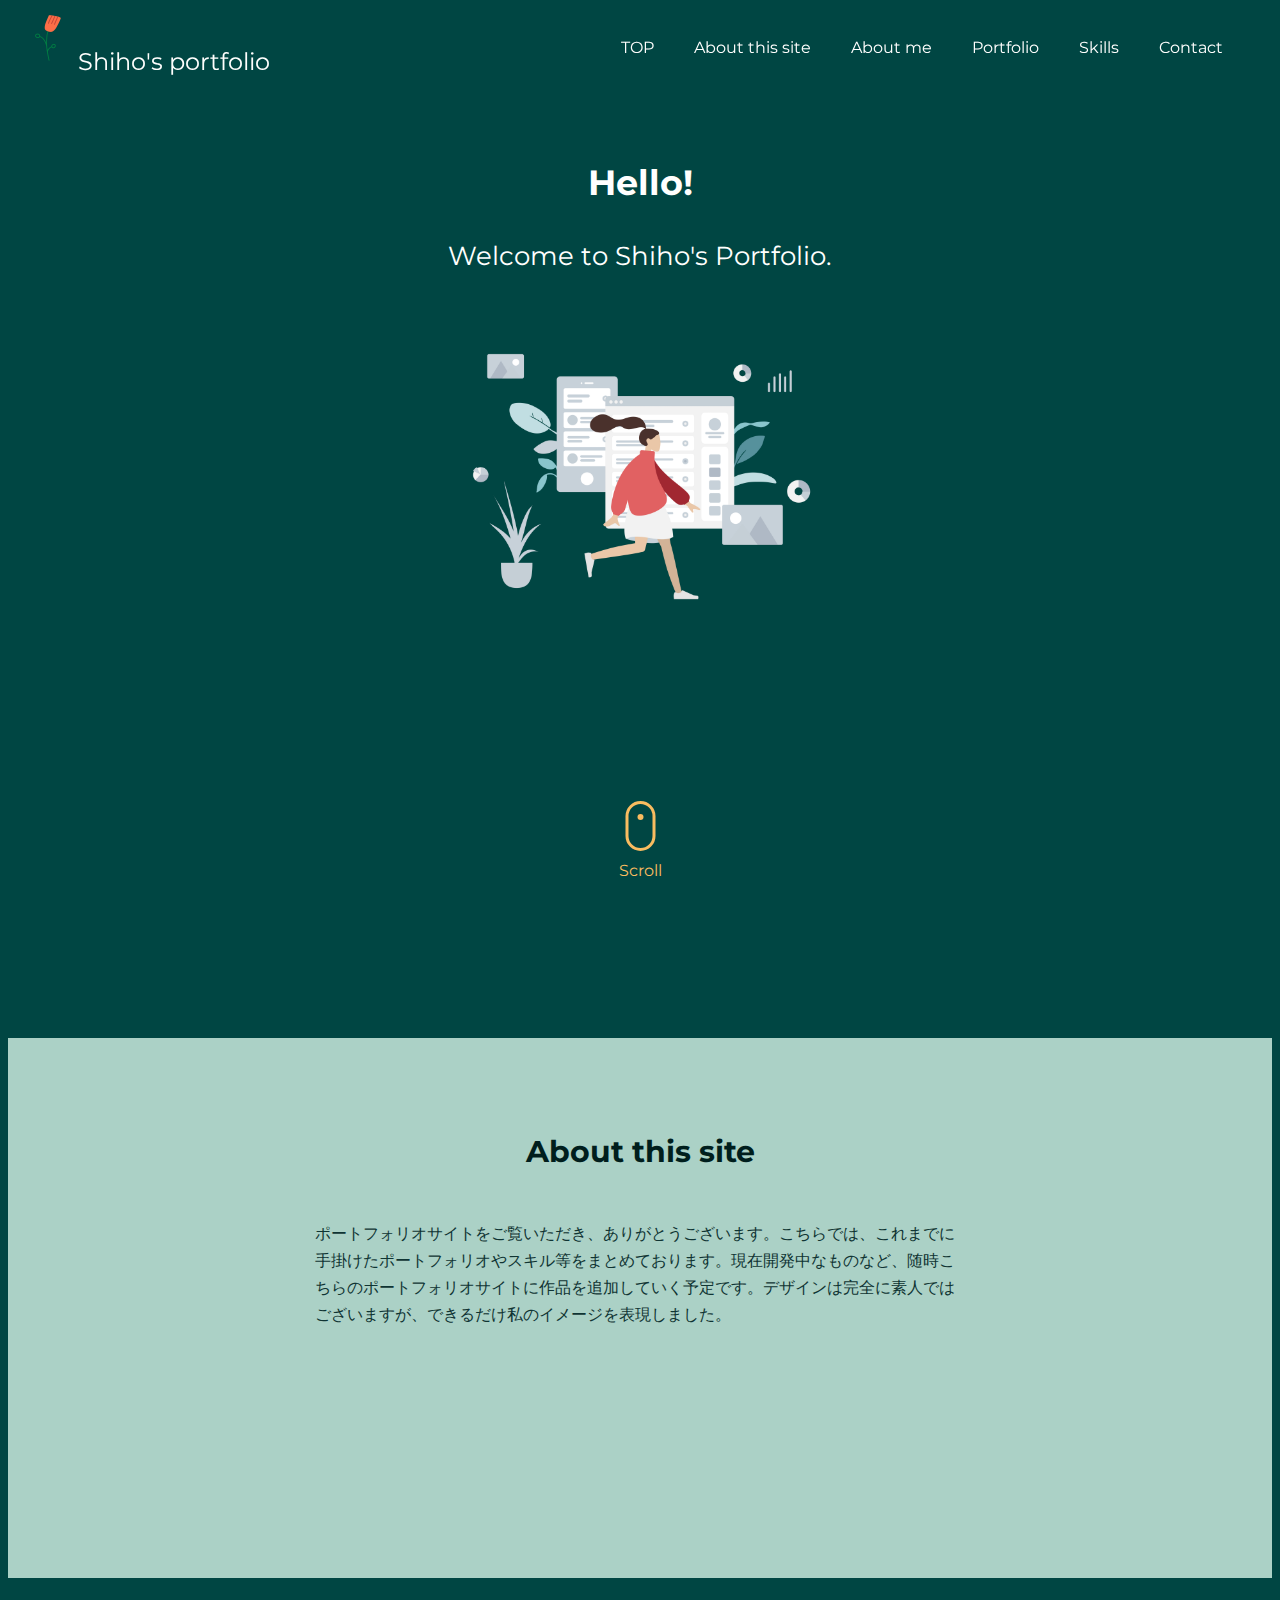
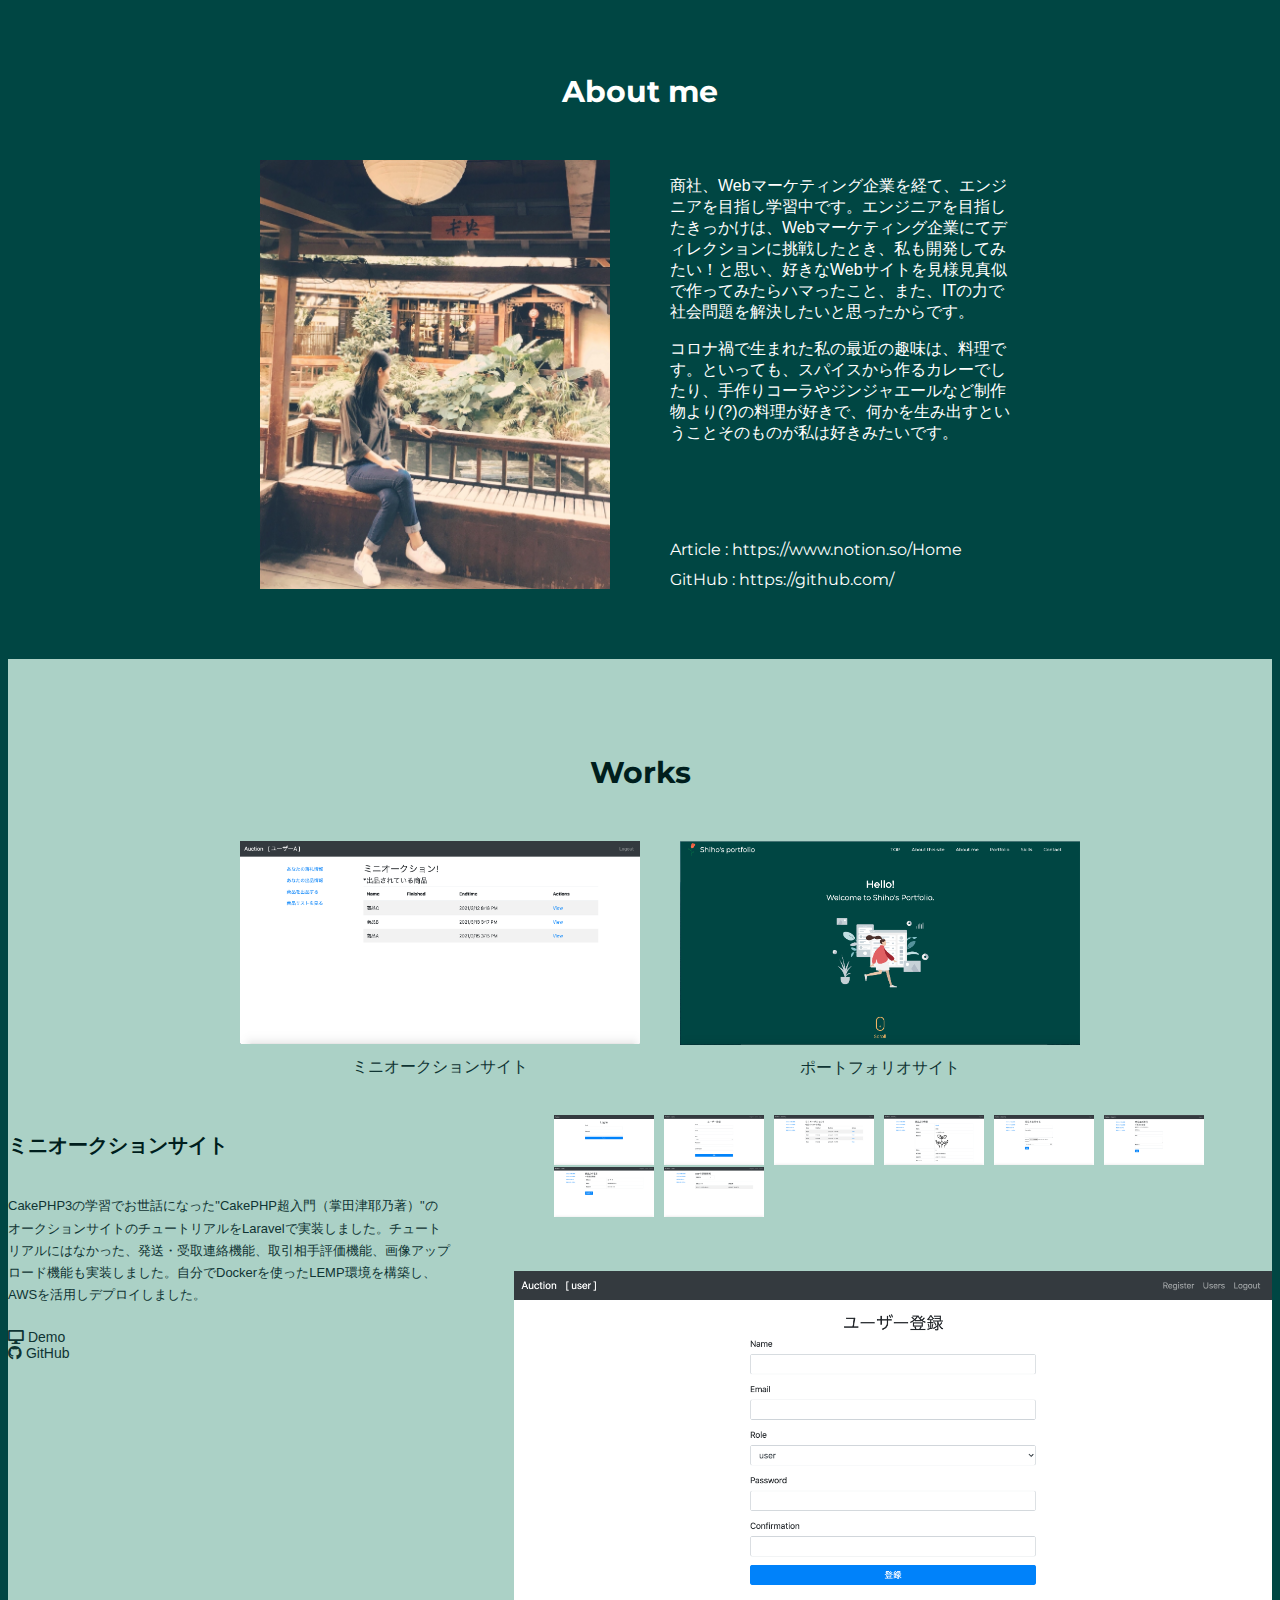
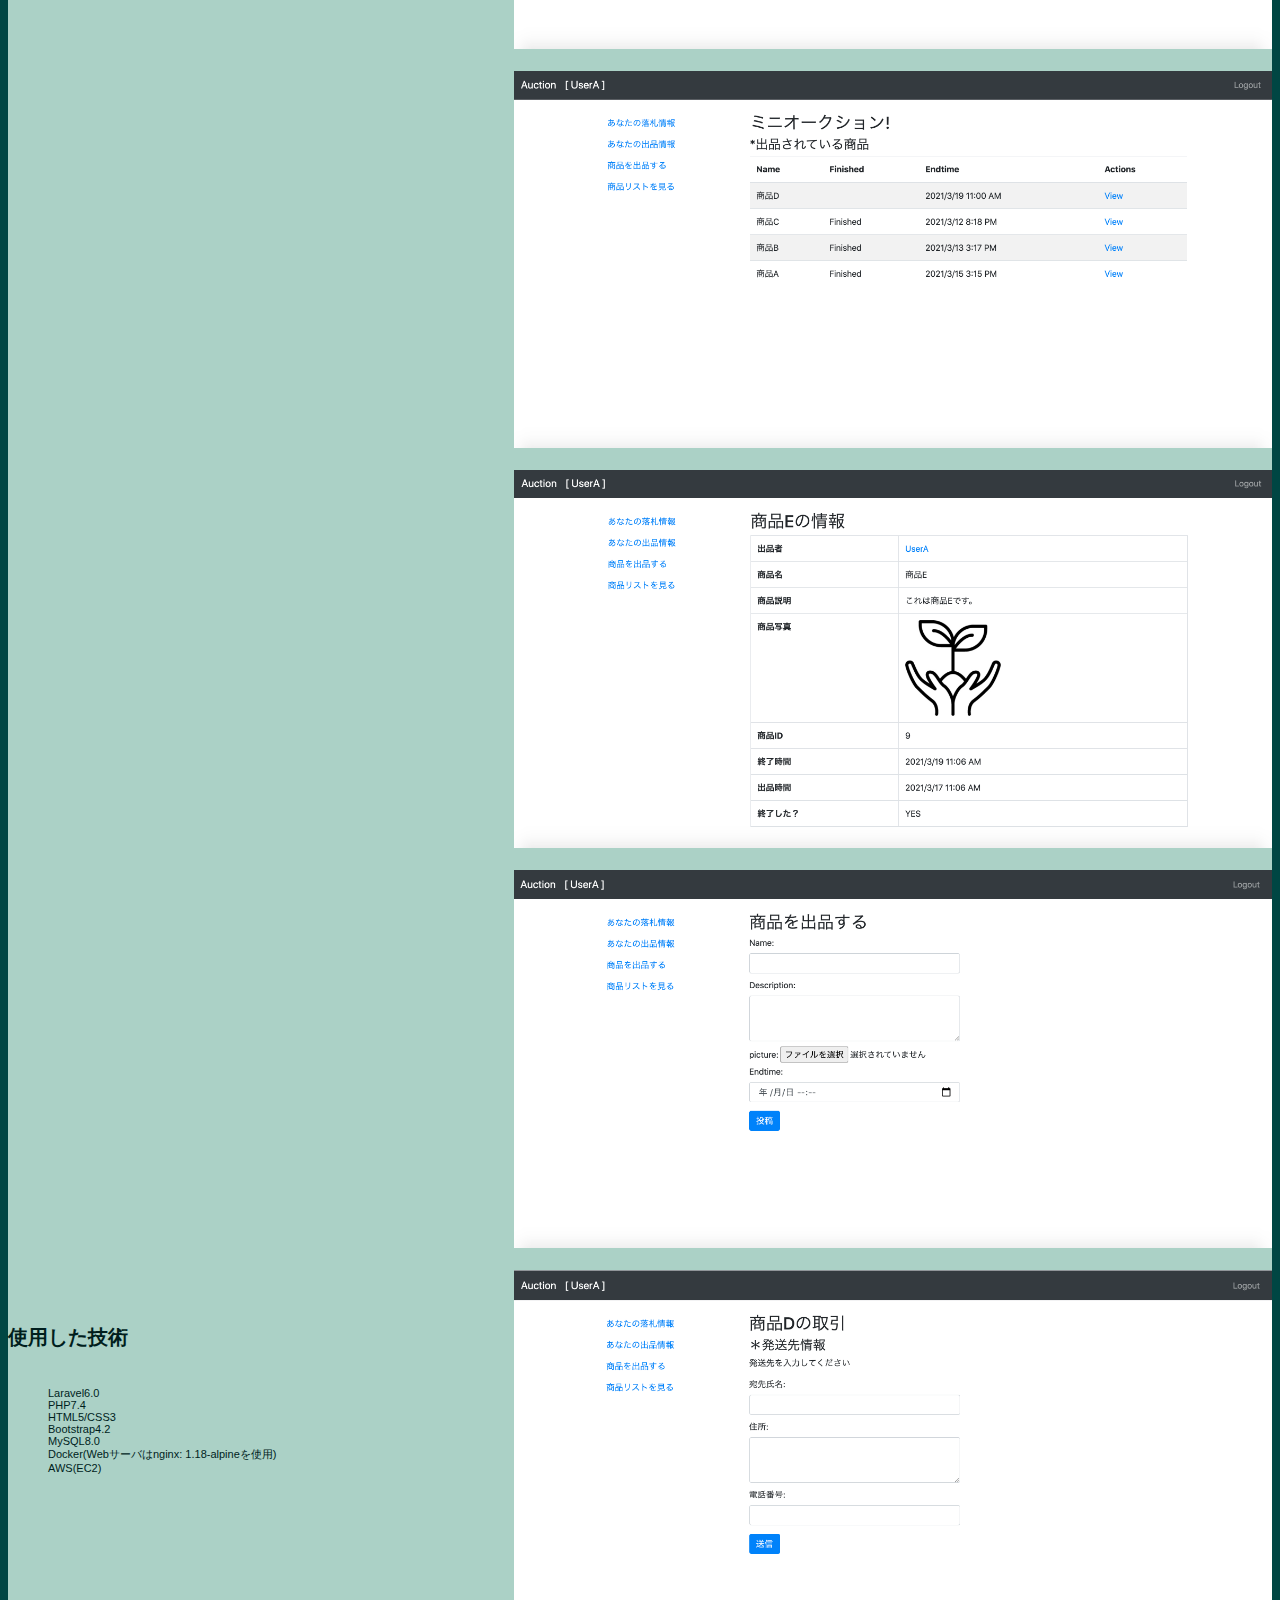
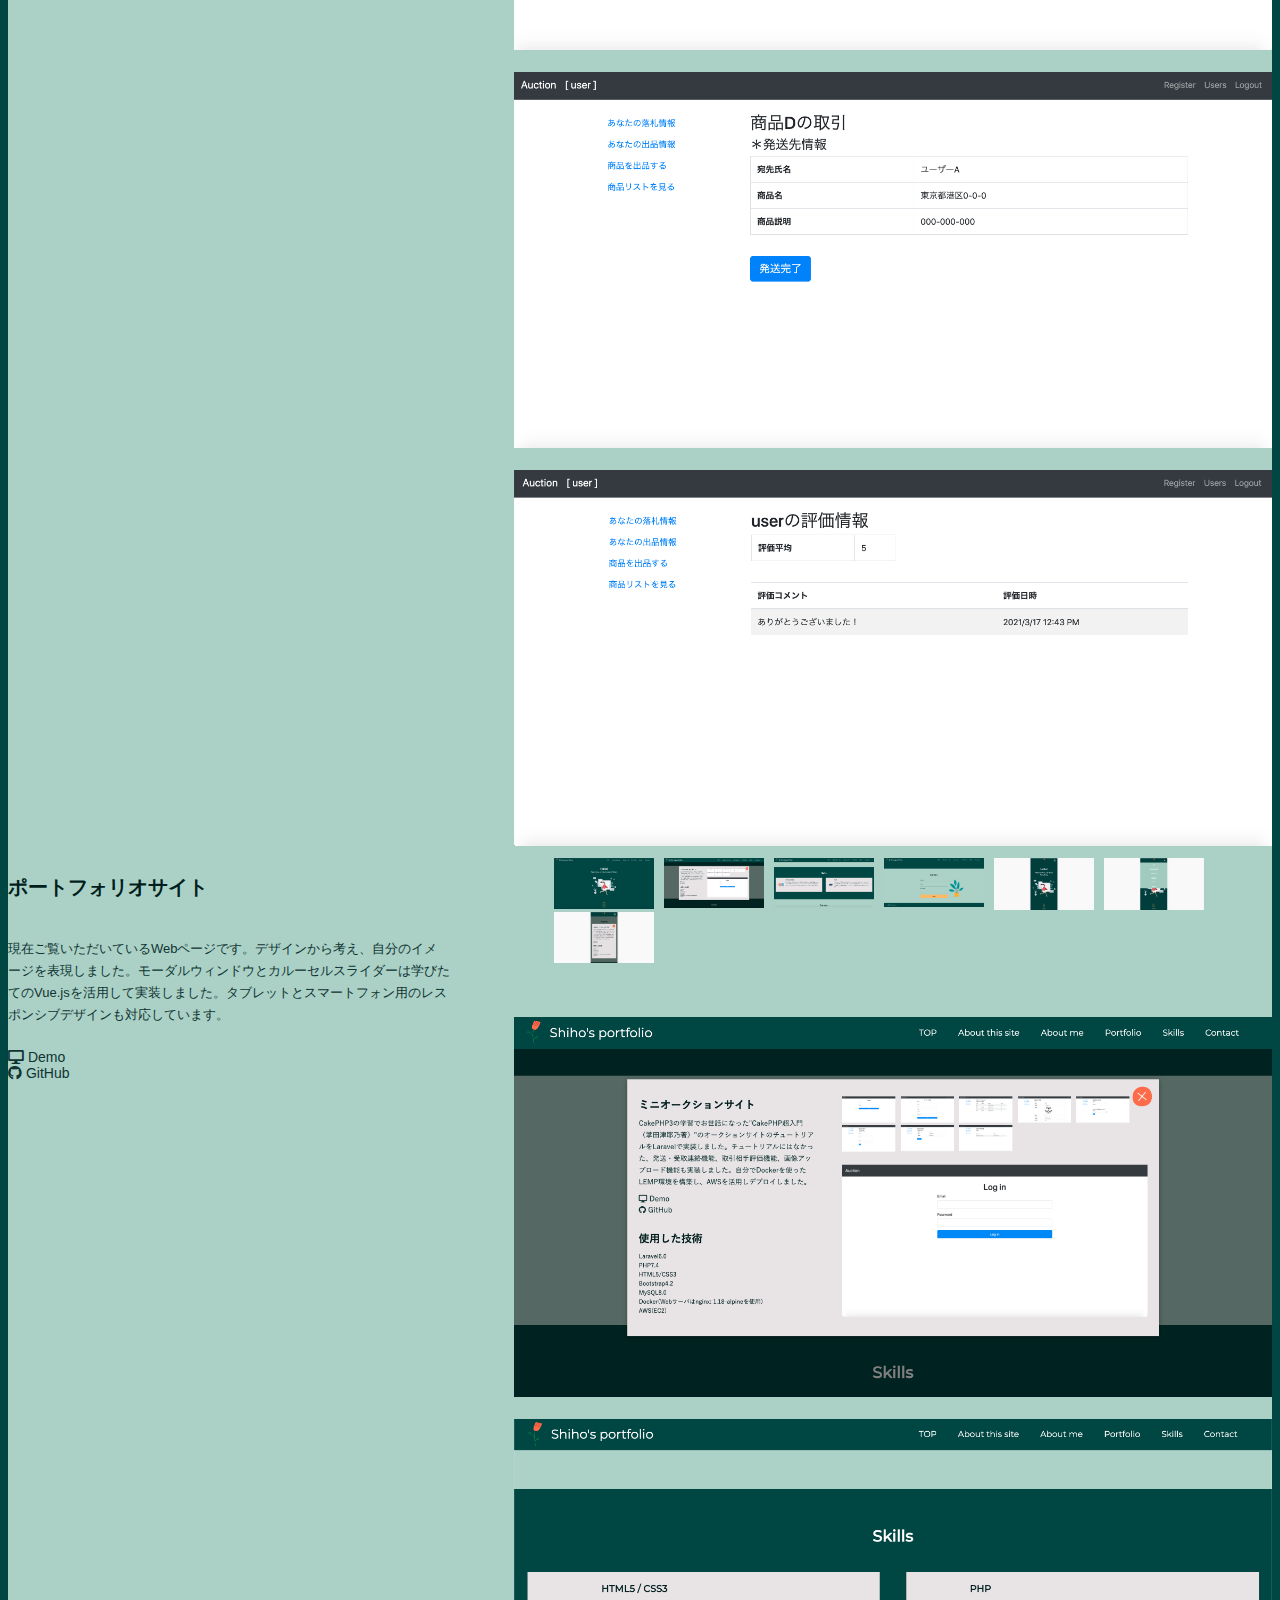
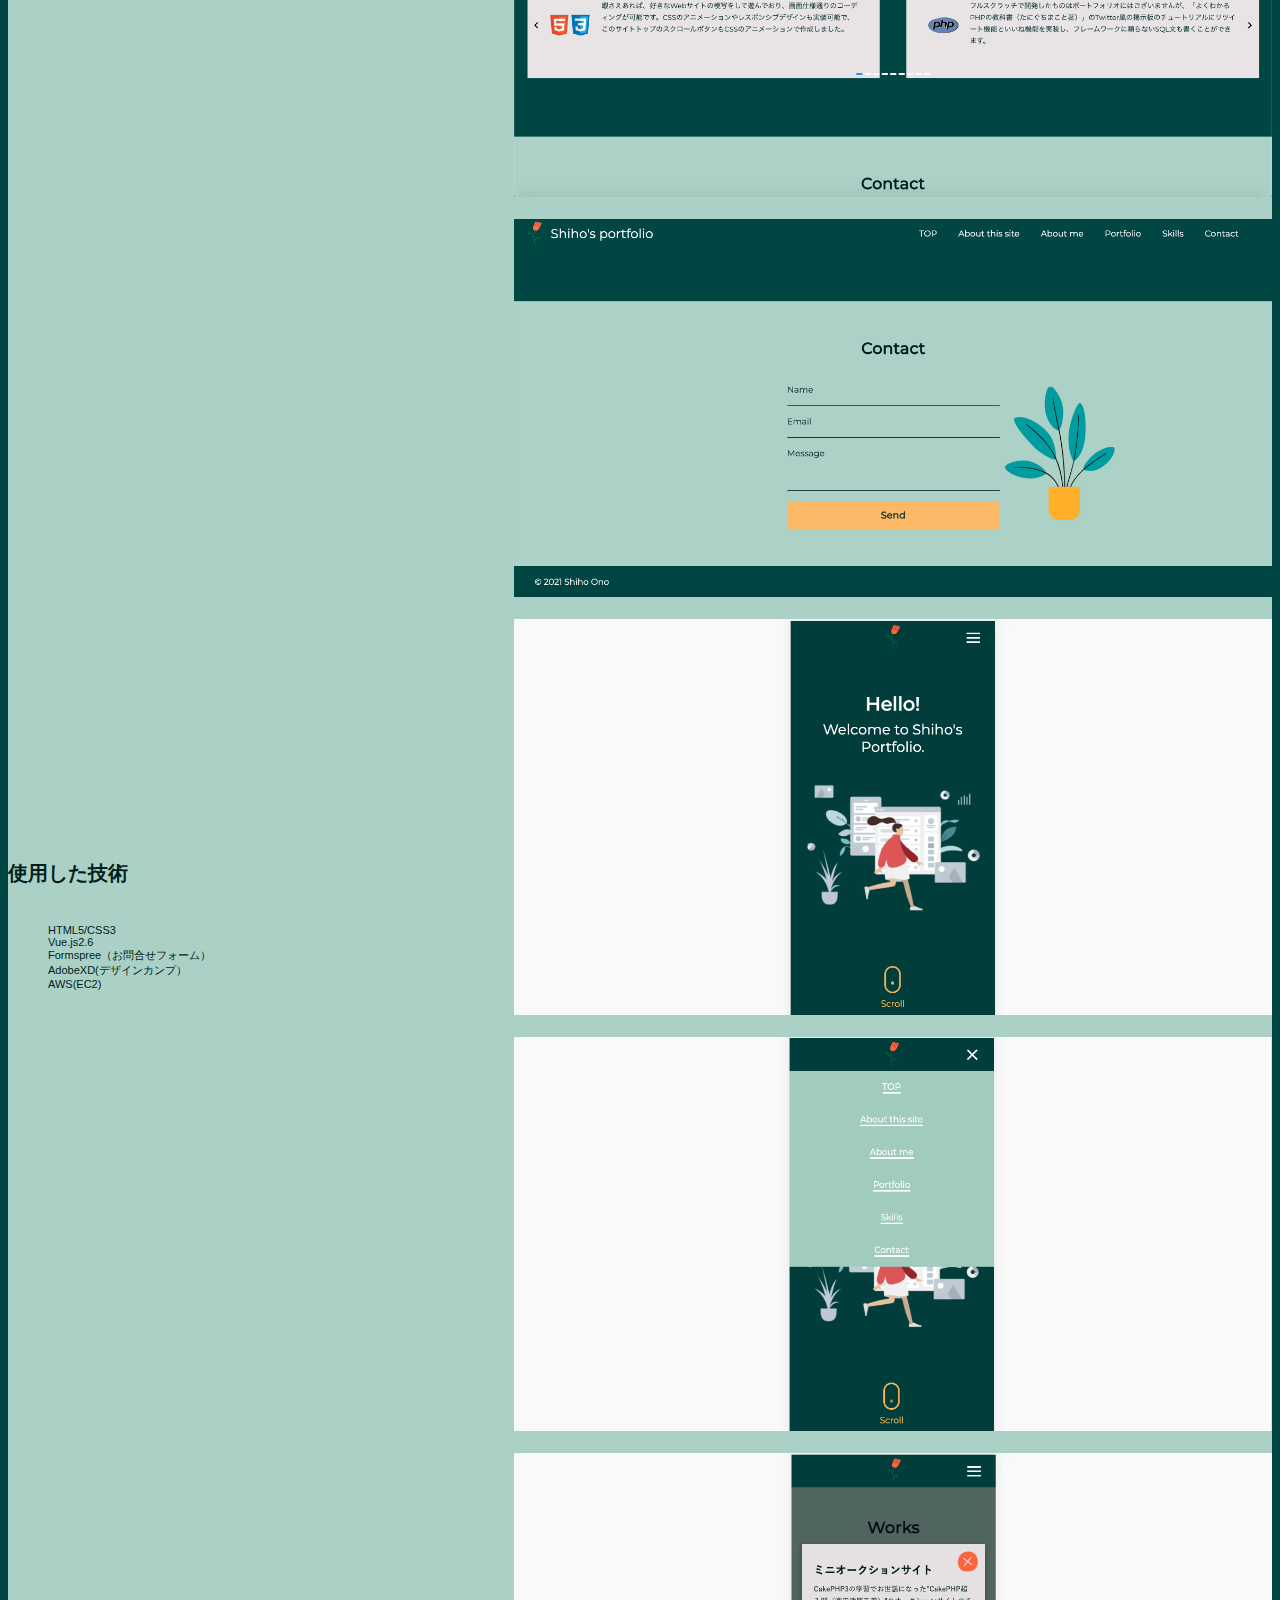
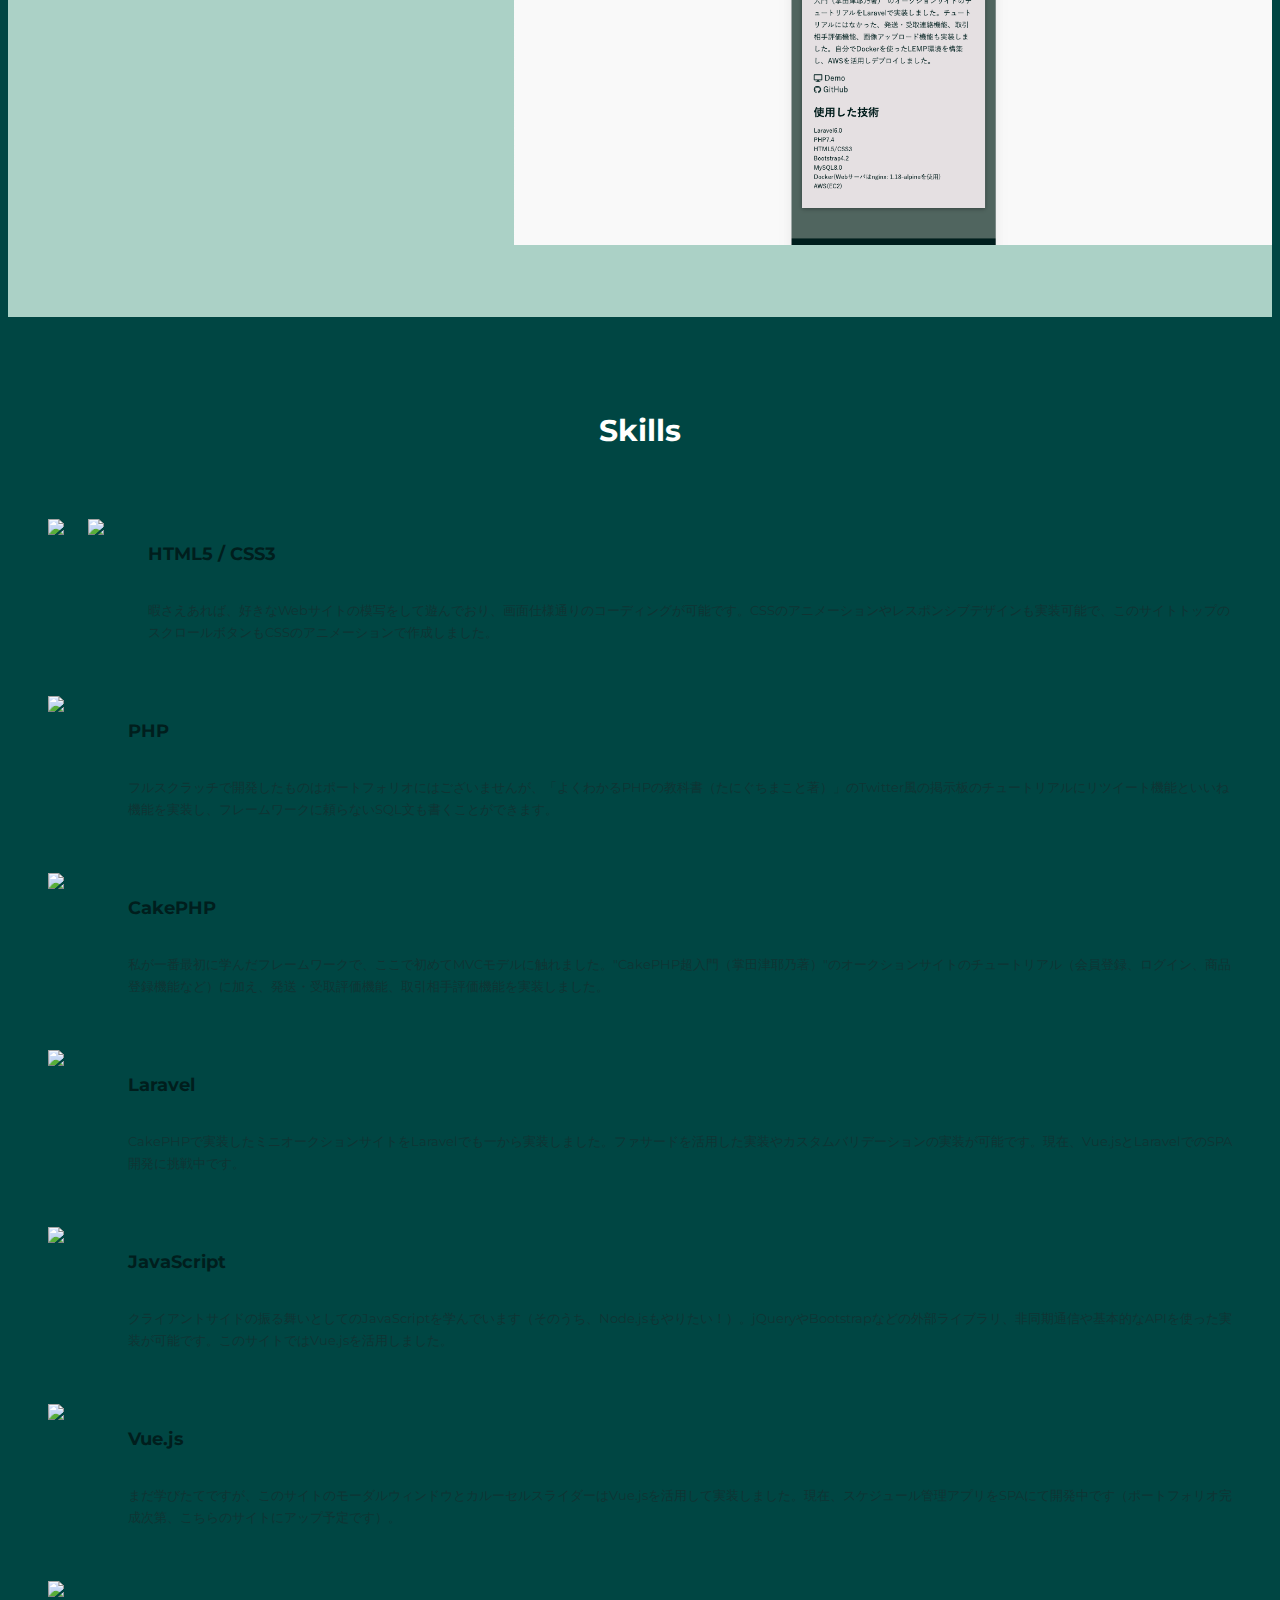
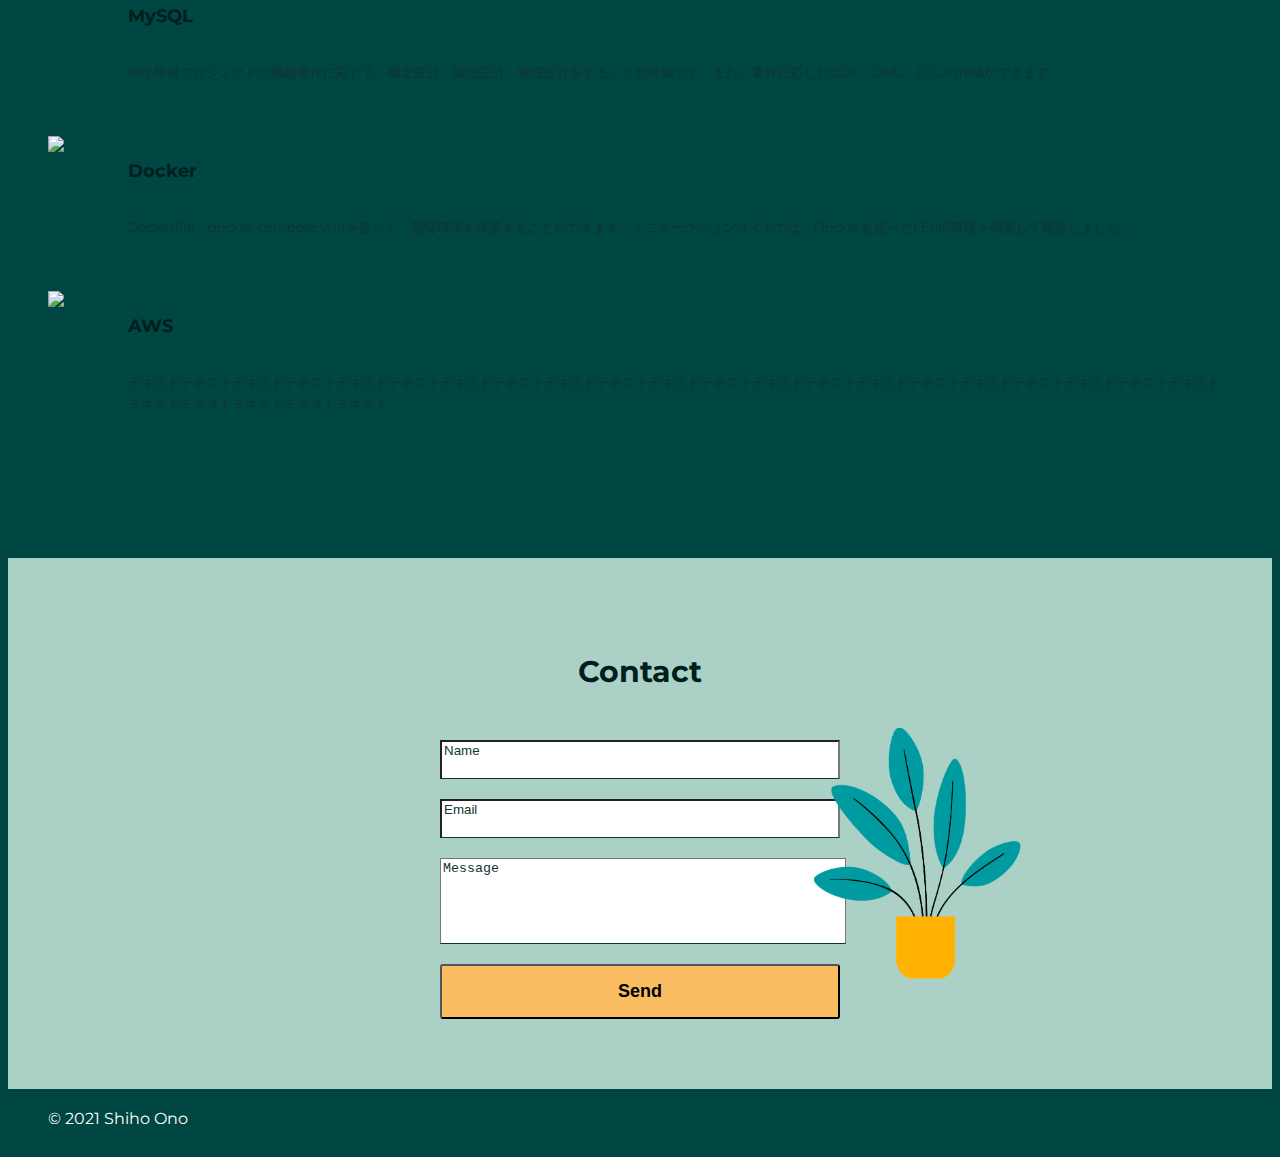
==== commit 8664906f: "About meセクションのテキスト追加と画像サイズ変更" ====
--- a/portfolio.html
+++ b/portfolio.html
@@ -45,7 +45,7 @@
         <section id="about-this-site" class="common">
             <h2>About this site</h2>
             <!-- 240文字 -->
-            <p>ポートフォリオサイトをご覧いただき、ありがとうございます。こちらでは、これまでに手掛けたポートフォリオやスキル等をまとめております。まだまだご紹介できるものが少なく、今後も随時アップデートしていく予定です。デザインは完全に素人ではございますが、できるだけ私のイメージを表現しました。</p>
+            <p>ポートフォリオサイトをご覧いただき、ありがとうございます。こちらでは、これまでに手掛けたポートフォリオやスキル等をまとめております。現在開発中なものなど、随時こちらのポートフォリオサイトに作品を追加していく予定です。デザインは完全に素人ではございますが、できるだけ私のイメージを表現しました。</p>
         </section>
         <section id="about-me" class="common">
             <h2>About me</h2>
@@ -53,6 +53,7 @@
                 <img src="img/profile.jpeg" alt="profile">
                 <div class="profile-detail">
                     <p>商社、Webマーケティング企業を経て、エンジニアを目指し学習中です。エンジニアを目指したきっかけは、Webマーケティング企業にてディレクションに挑戦したとき、私も開発してみたい！と思い、好きなWebサイトを見様見真似で作ってみたらハマったこと、また、ITの力で社会問題を解決したいと思ったからです。</p>
+                    <p>コロナ禍で生まれた私の最近の趣味は、料理です。といっても、スパイスから作るカレーでしたり、手作りコーラやジンジャエールなど制作物より(?)の料理が好きで、何かを生み出すということそのものが私は好きみたいです。</p>
                     <a href="https://www.notion.so/Home-7958bae7b6ed46b09977aa0e5723ef8f">Article : https://www.notion.so/Home</a>
                     <a href="https://github.com/shihoono">GitHub : https://github.com/</a>
                 </div>
--- a/style.css
+++ b/style.css
@@ -210,7 +210,7 @@
 }
 
 #about-me img {
-    max-width: 300px;
+    max-width: 350px;
     padding-right: 30px;
 }
 
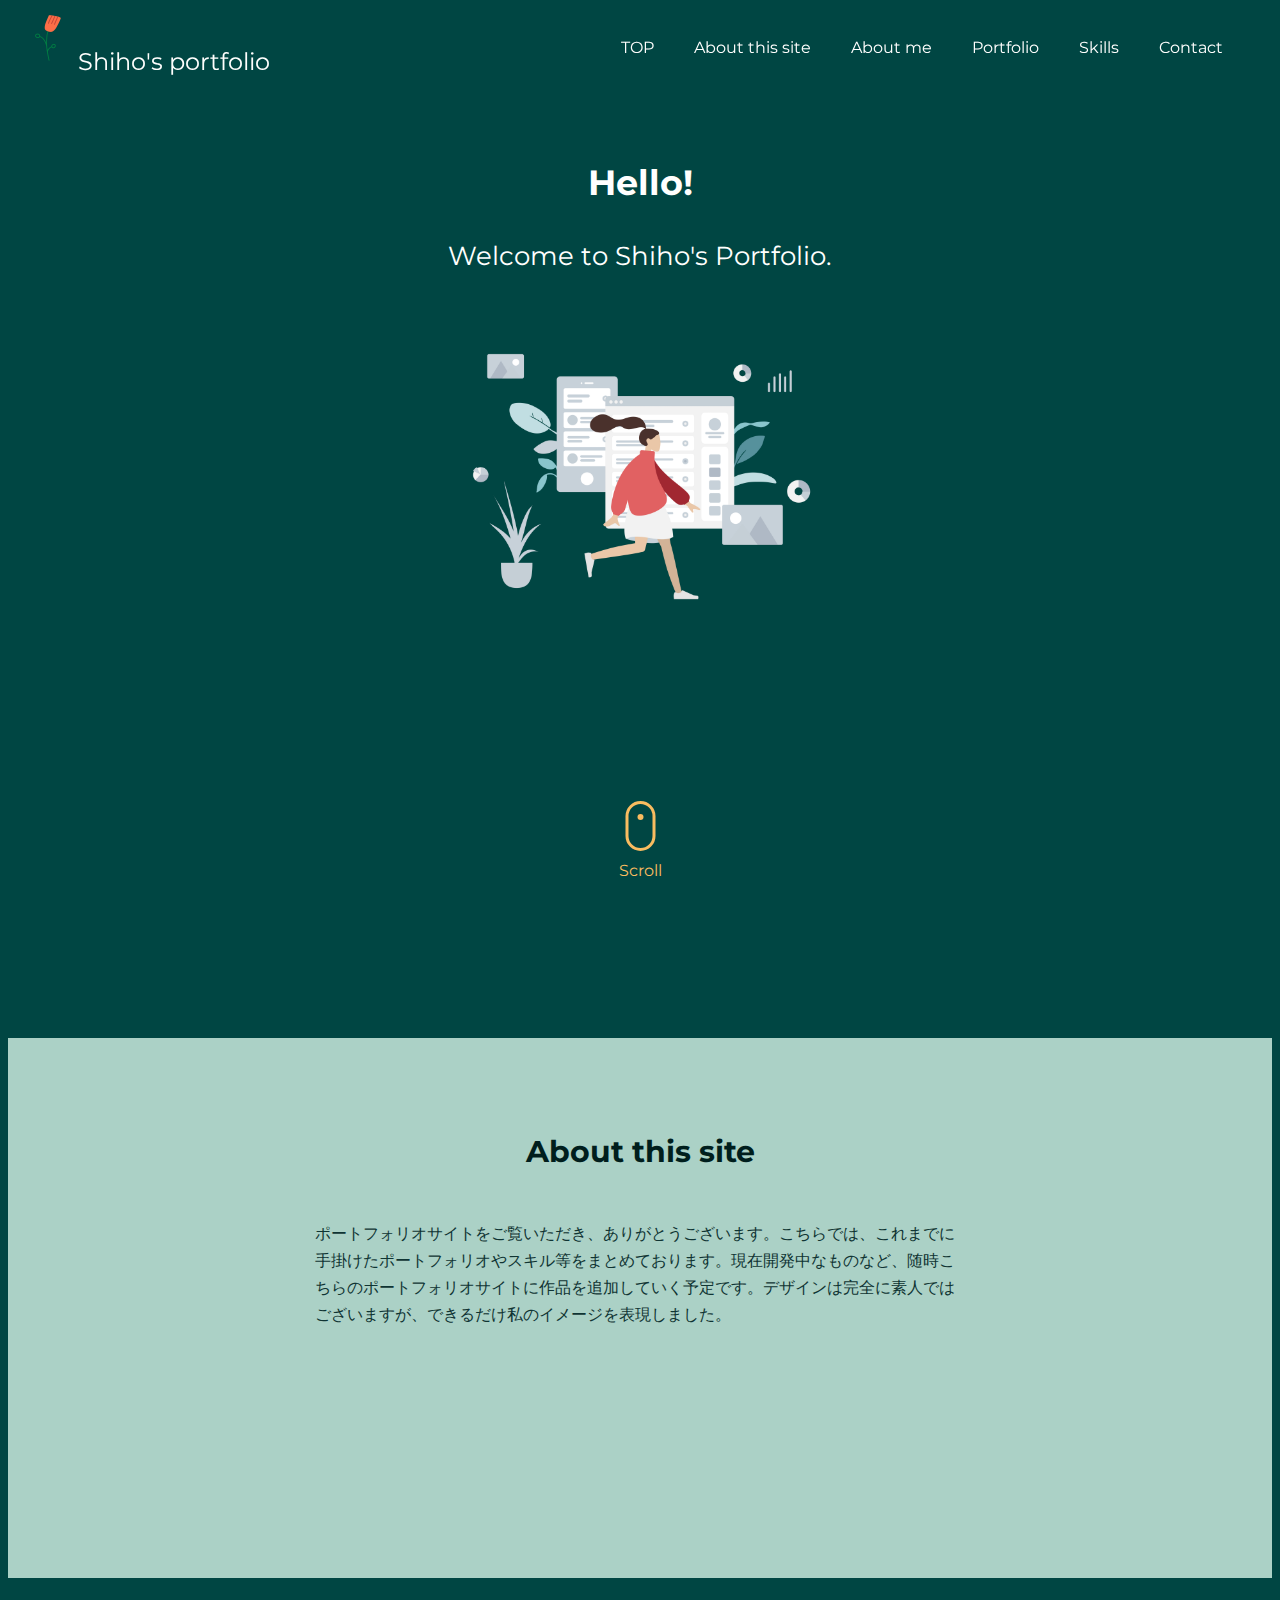
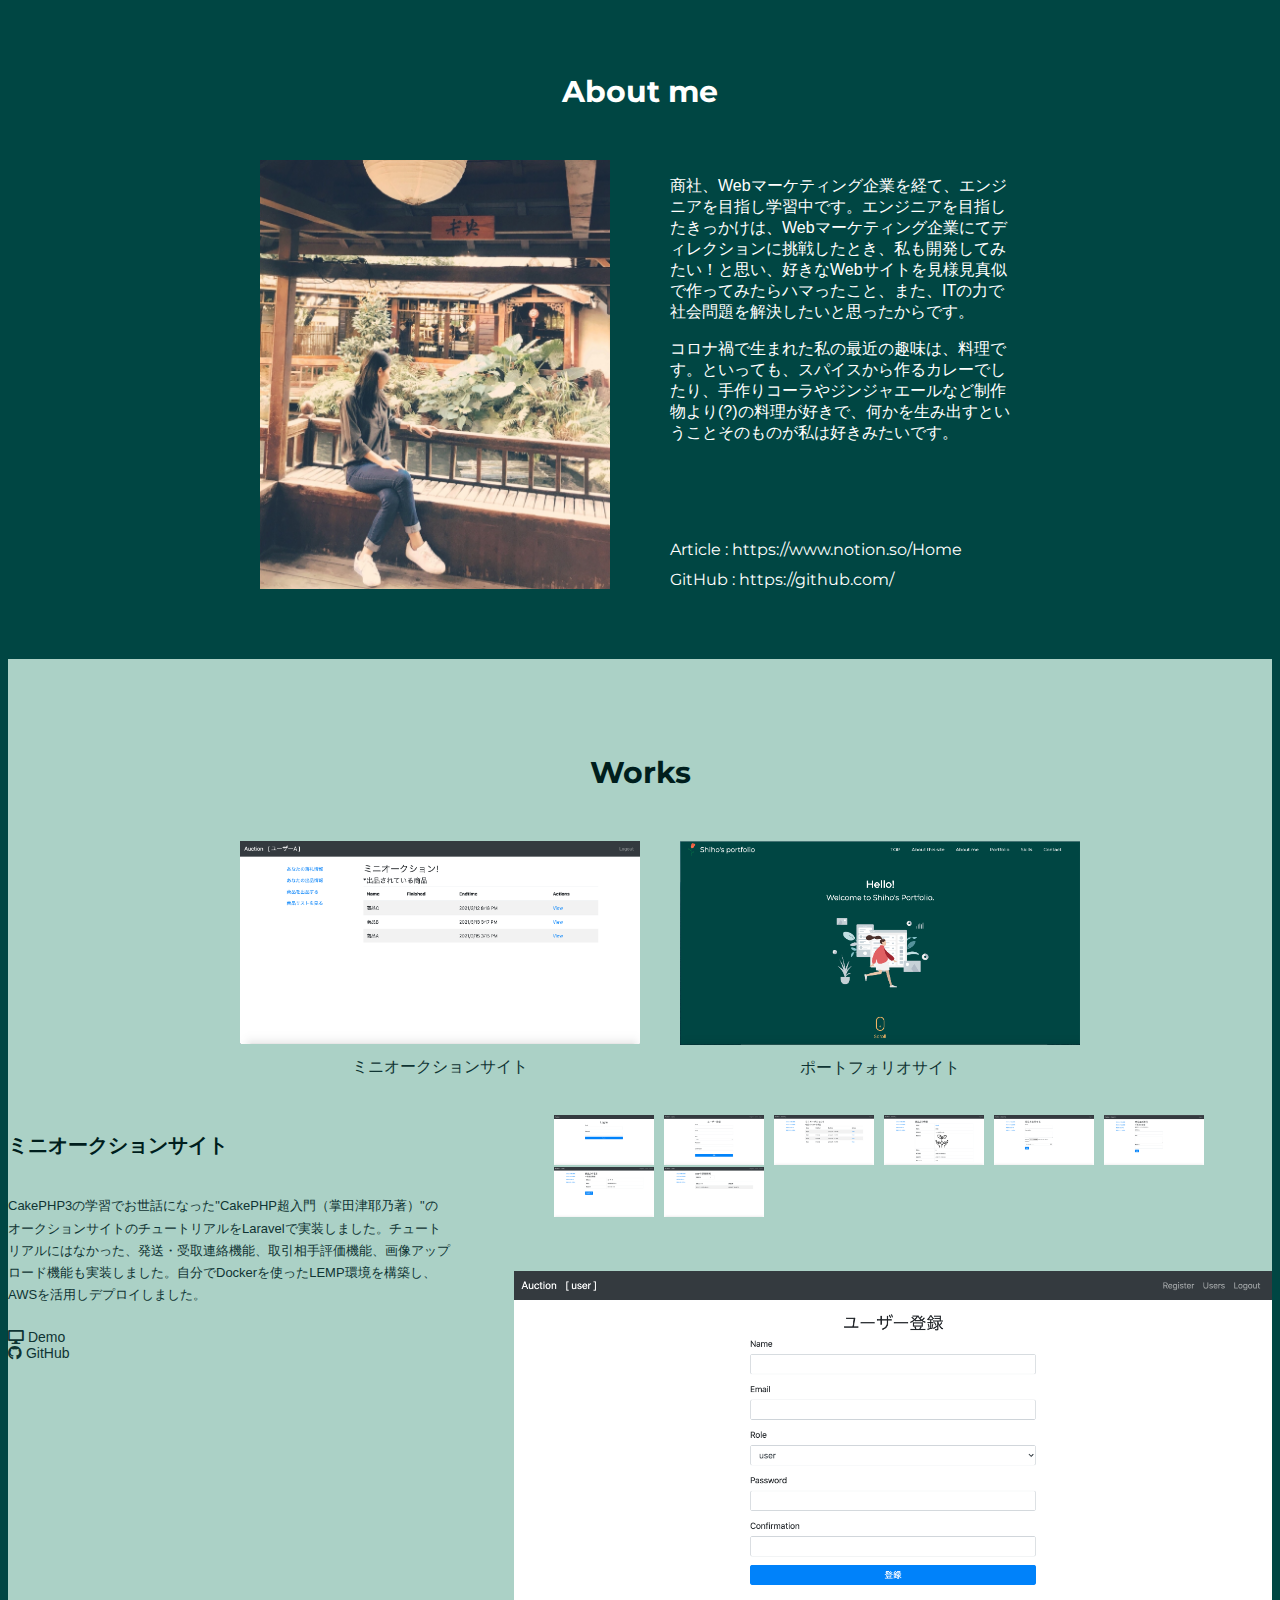
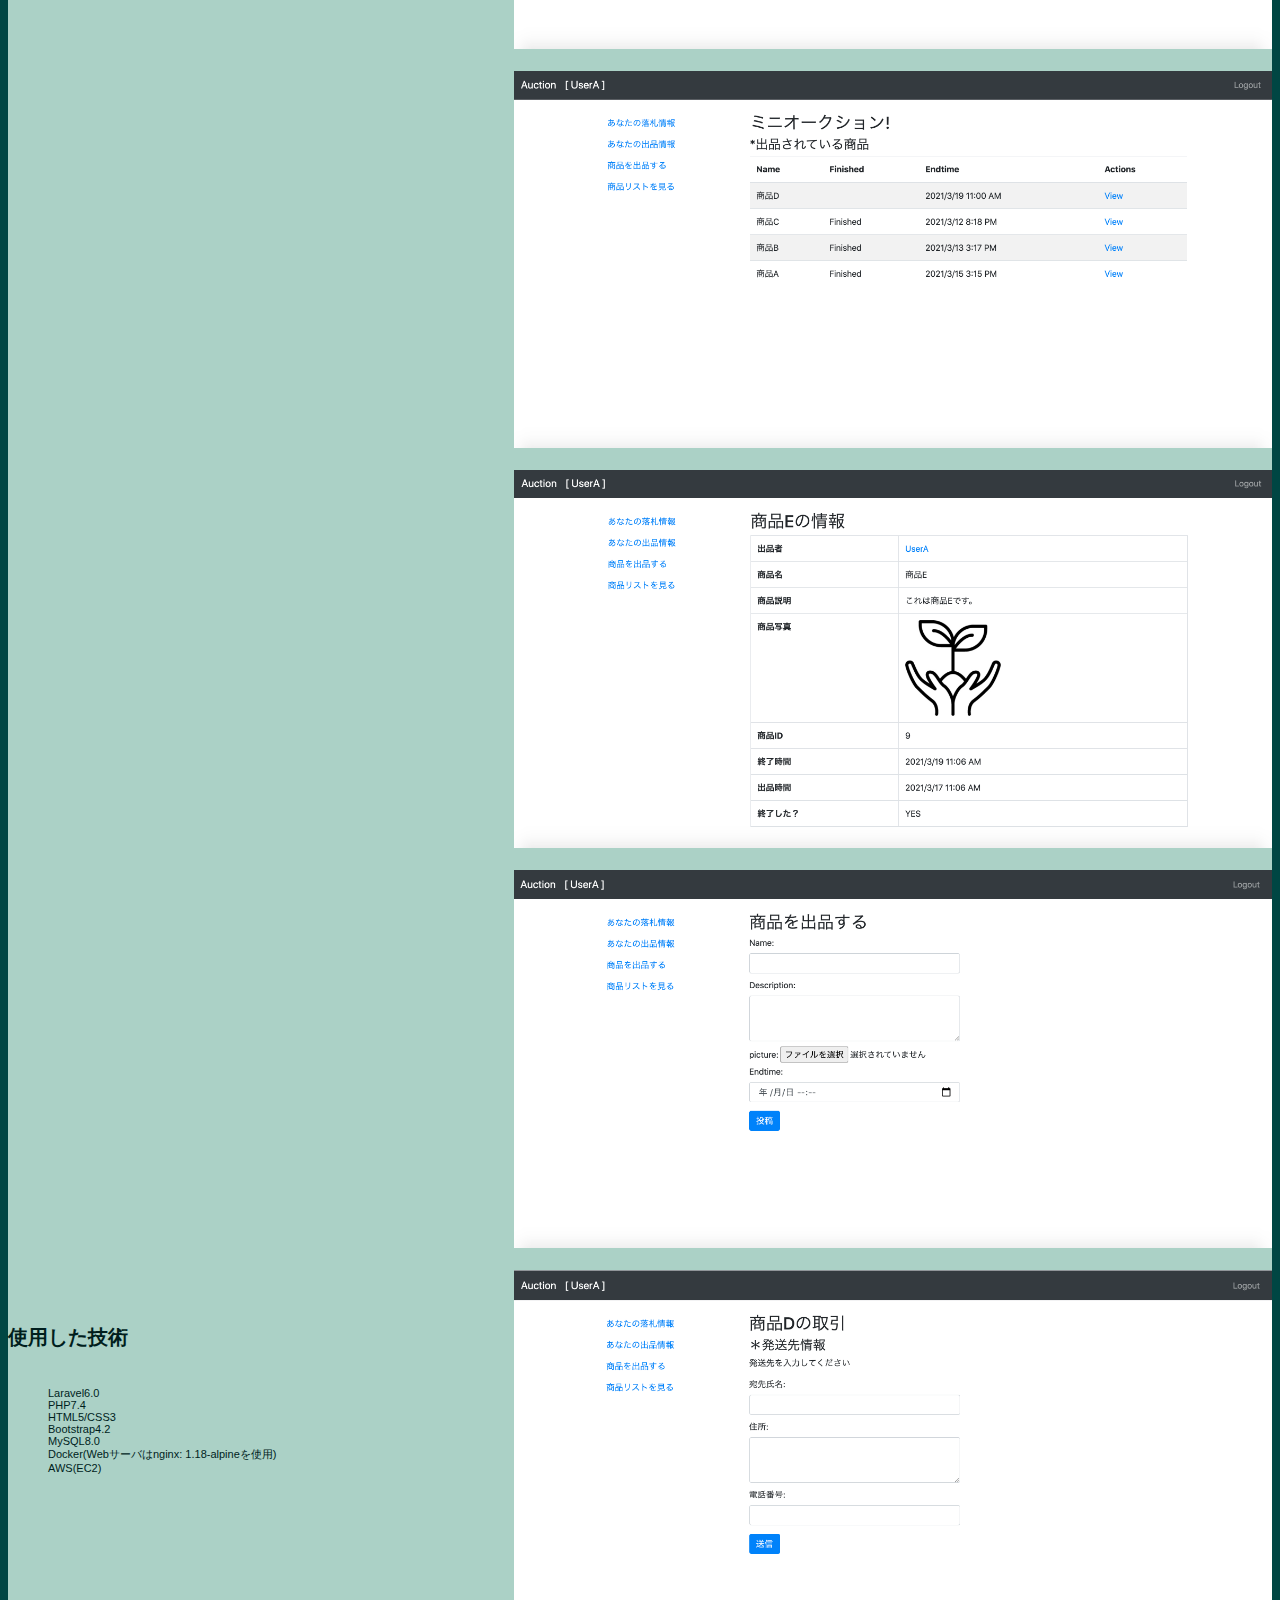
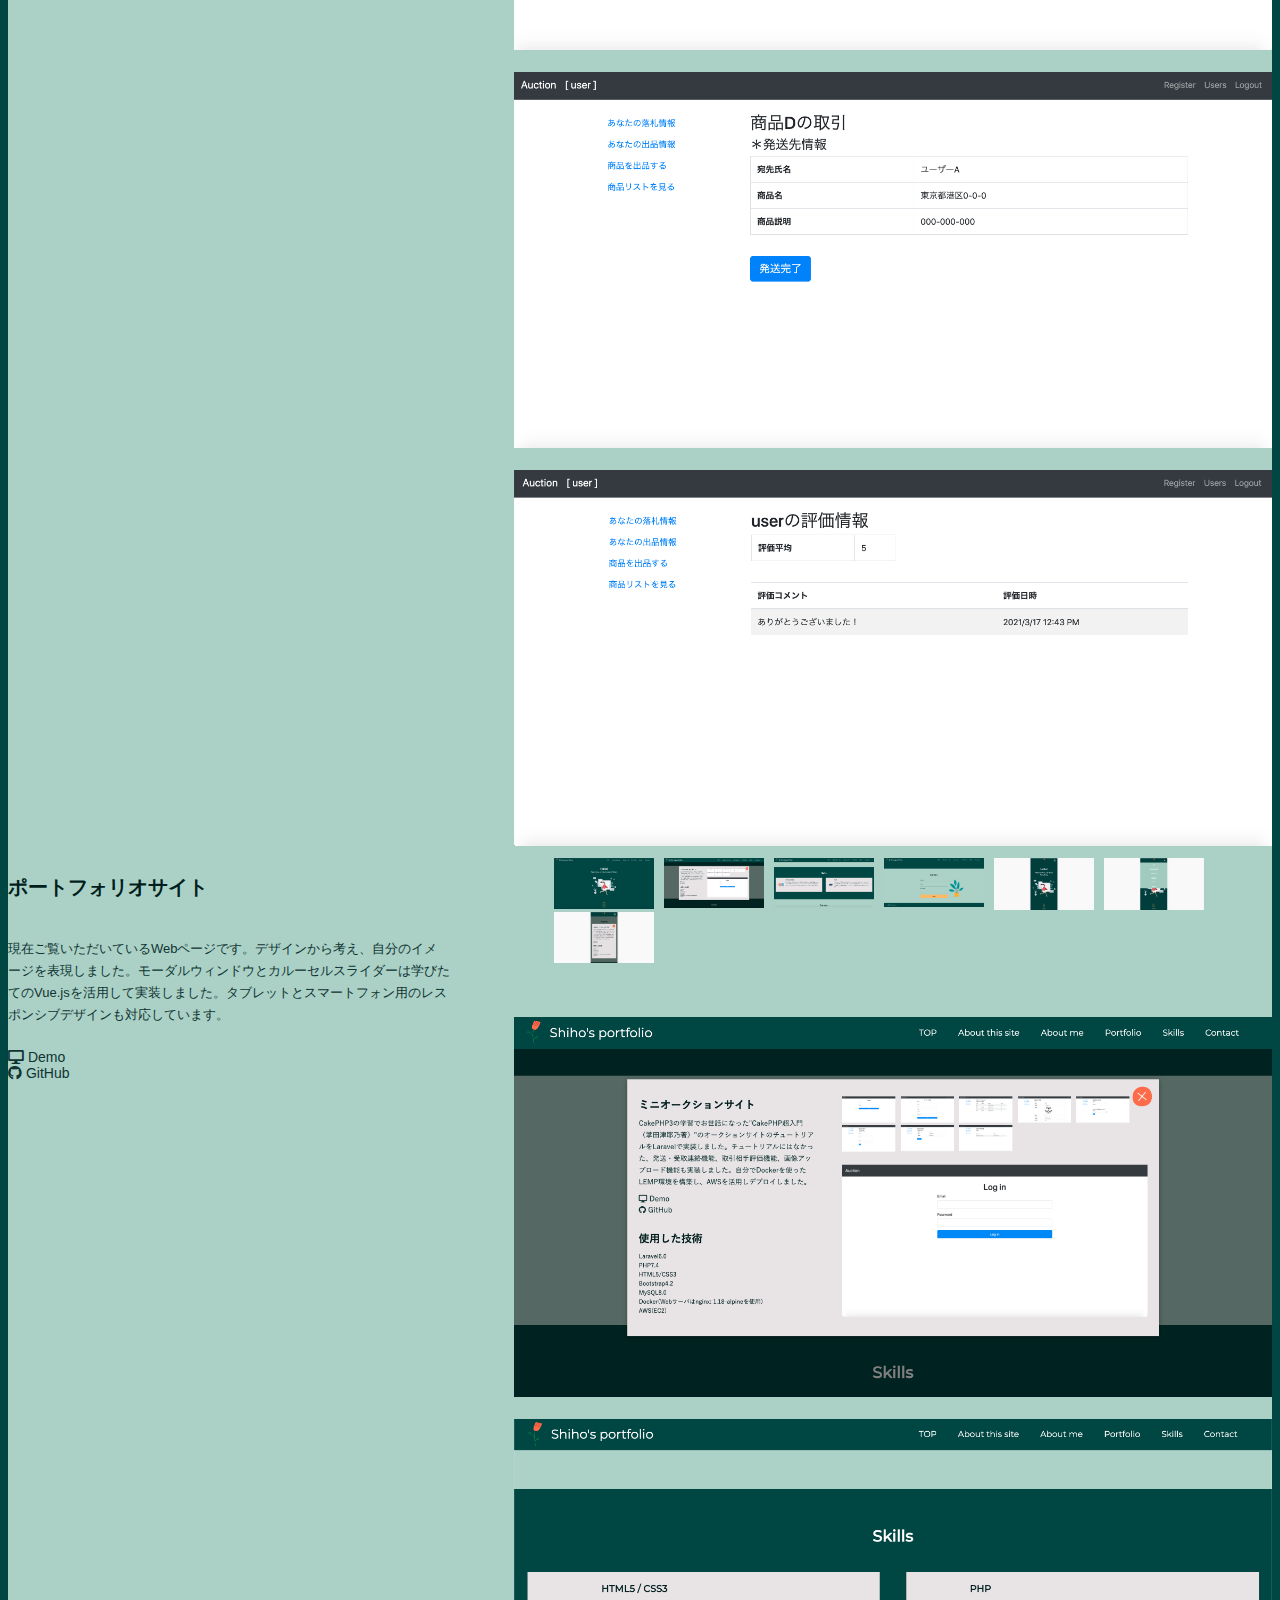
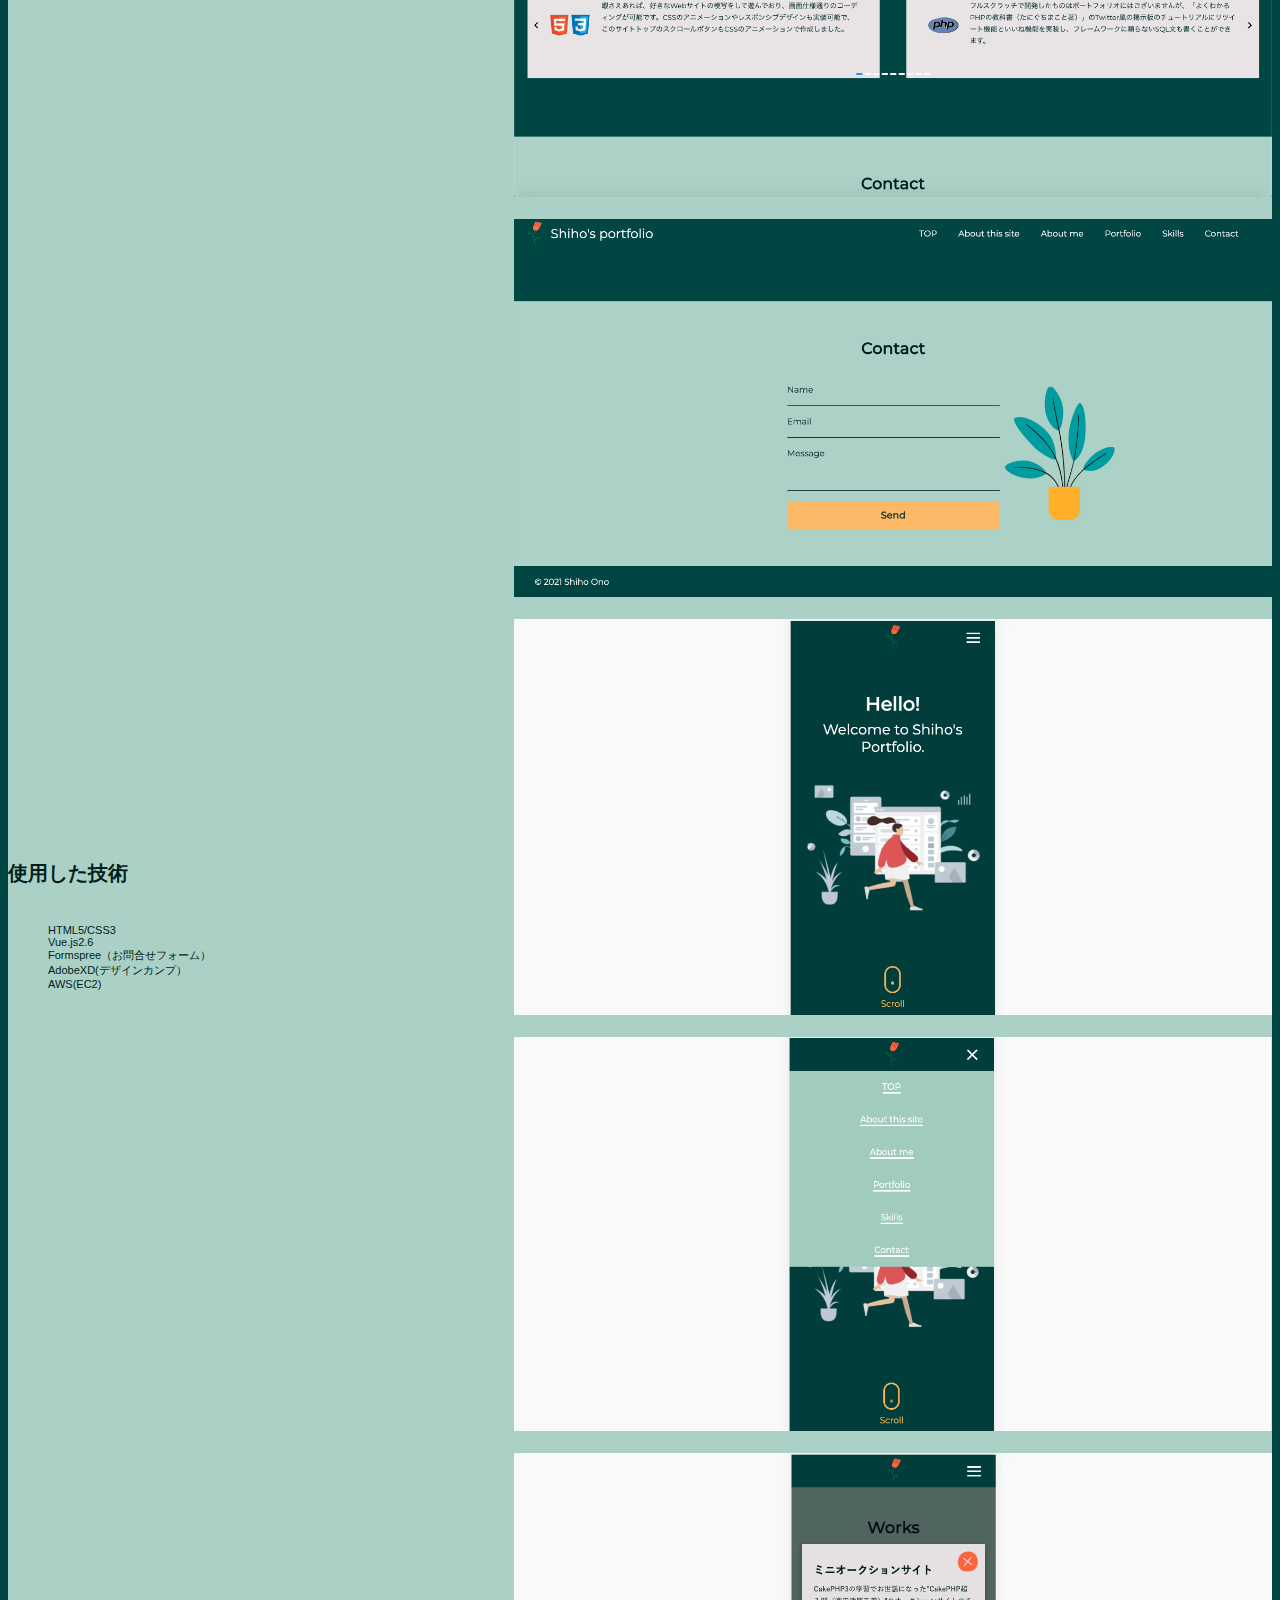
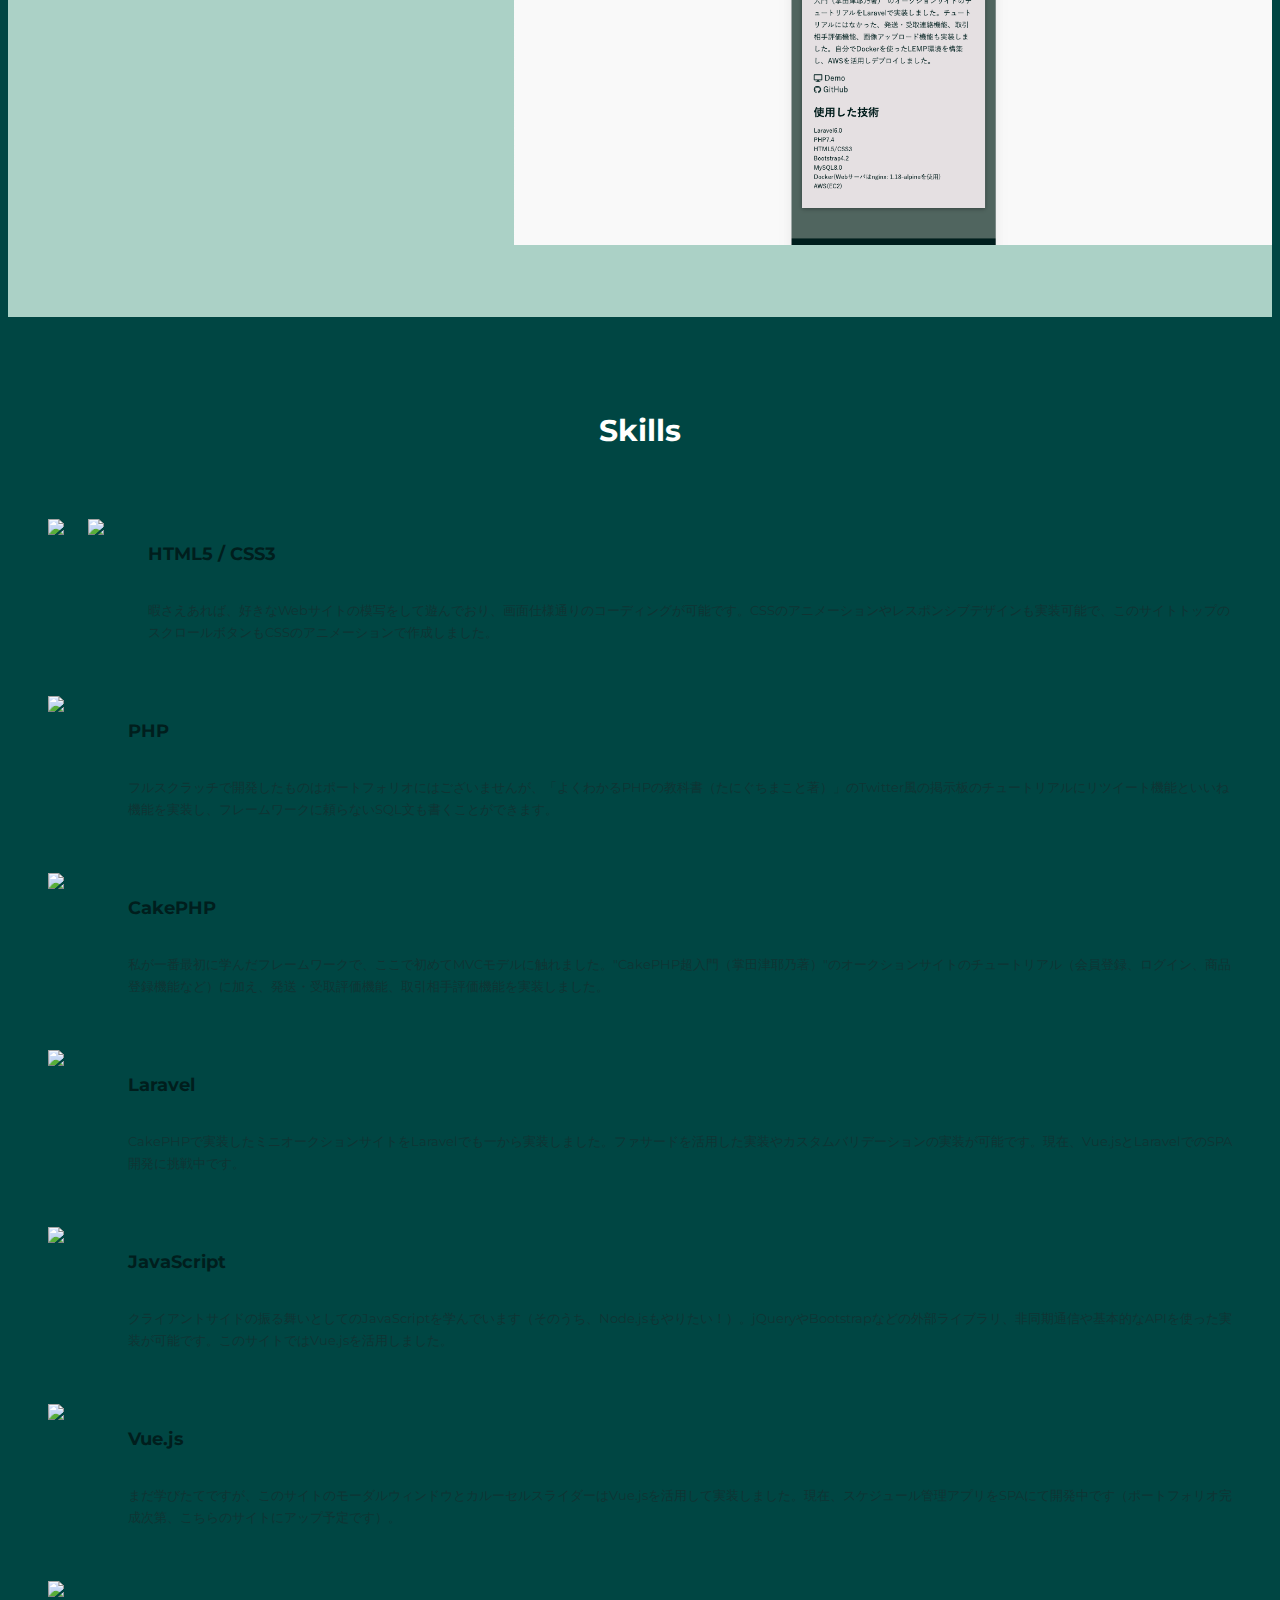
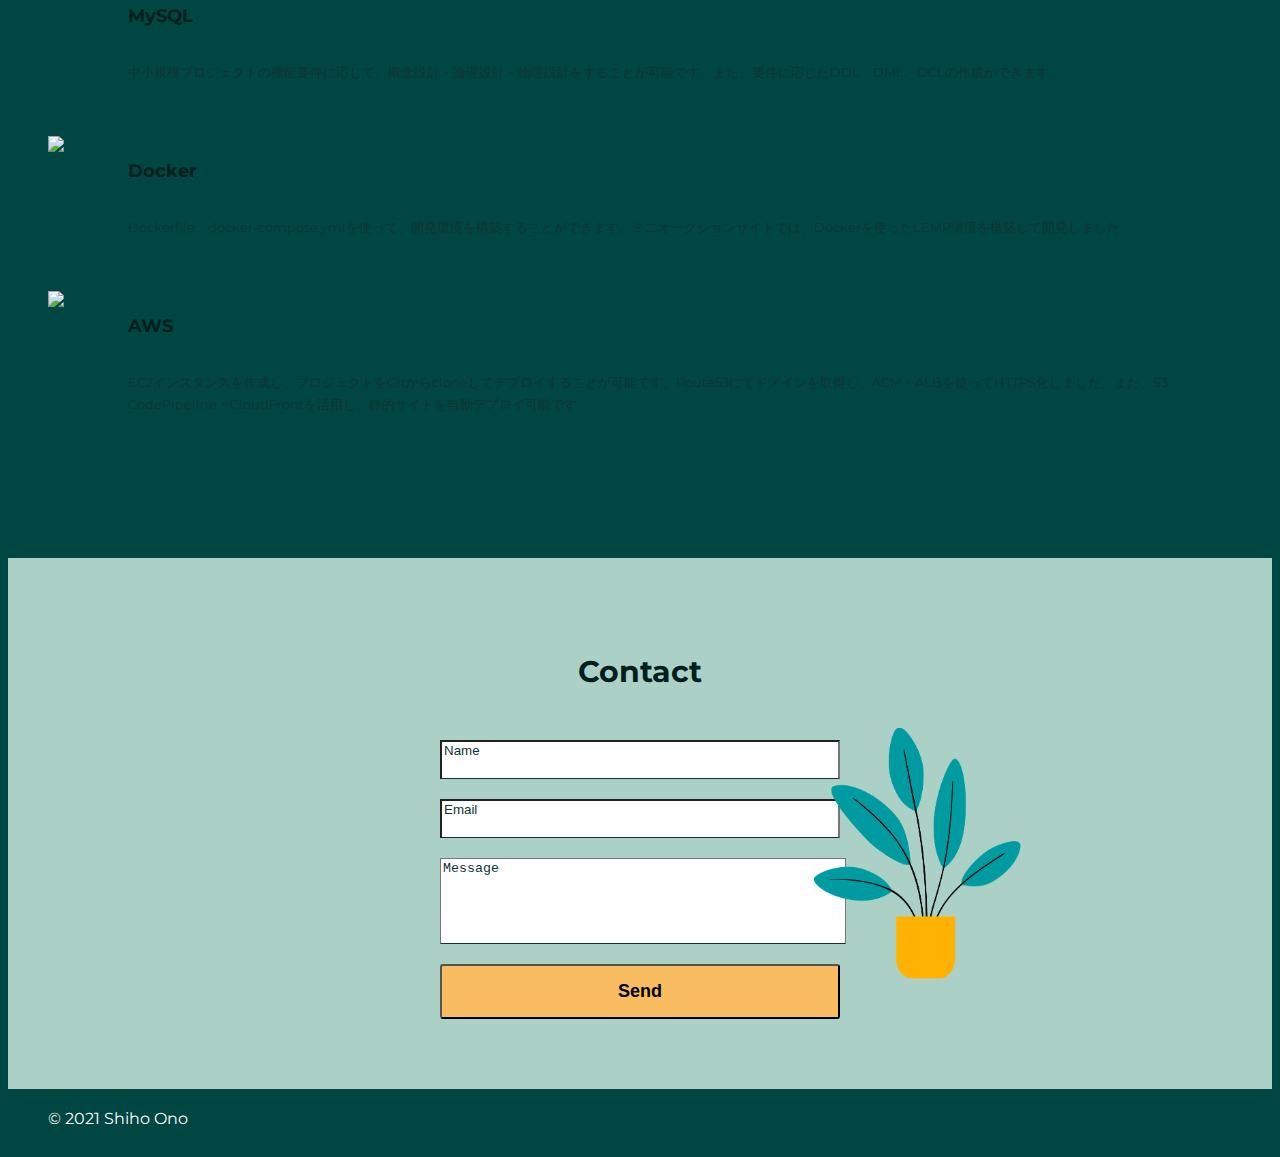
==== commit bbf1aab5: "テキスト修正" ====
--- a/portfolio.html
+++ b/portfolio.html
@@ -282,7 +282,7 @@
                                 </div>
                                 <div class="skill-text">
                                     <h4>AWS</h4>
-                                    <p>テキストテキストテキストテキストテキストテキストテキストテキストテキストテキストテキストテキストテキストテキストテキストテキストテキストテキストテキストテキストテキストテキストテキストテキストテキストテキスト</p>
+                                    <p>EC2インスタンスを作成し、プロジェクトをGitからcloneしてデプロイすることが可能です。Route53にてドメインを取得し、ACM・ALBを使ってHTTPS化しました。また、S3・CodePipeline・CloudFrontを活用し、静的サイトを自動デプロイ可能です。</p>
                                 </div>
                             </div>
                         </slide>
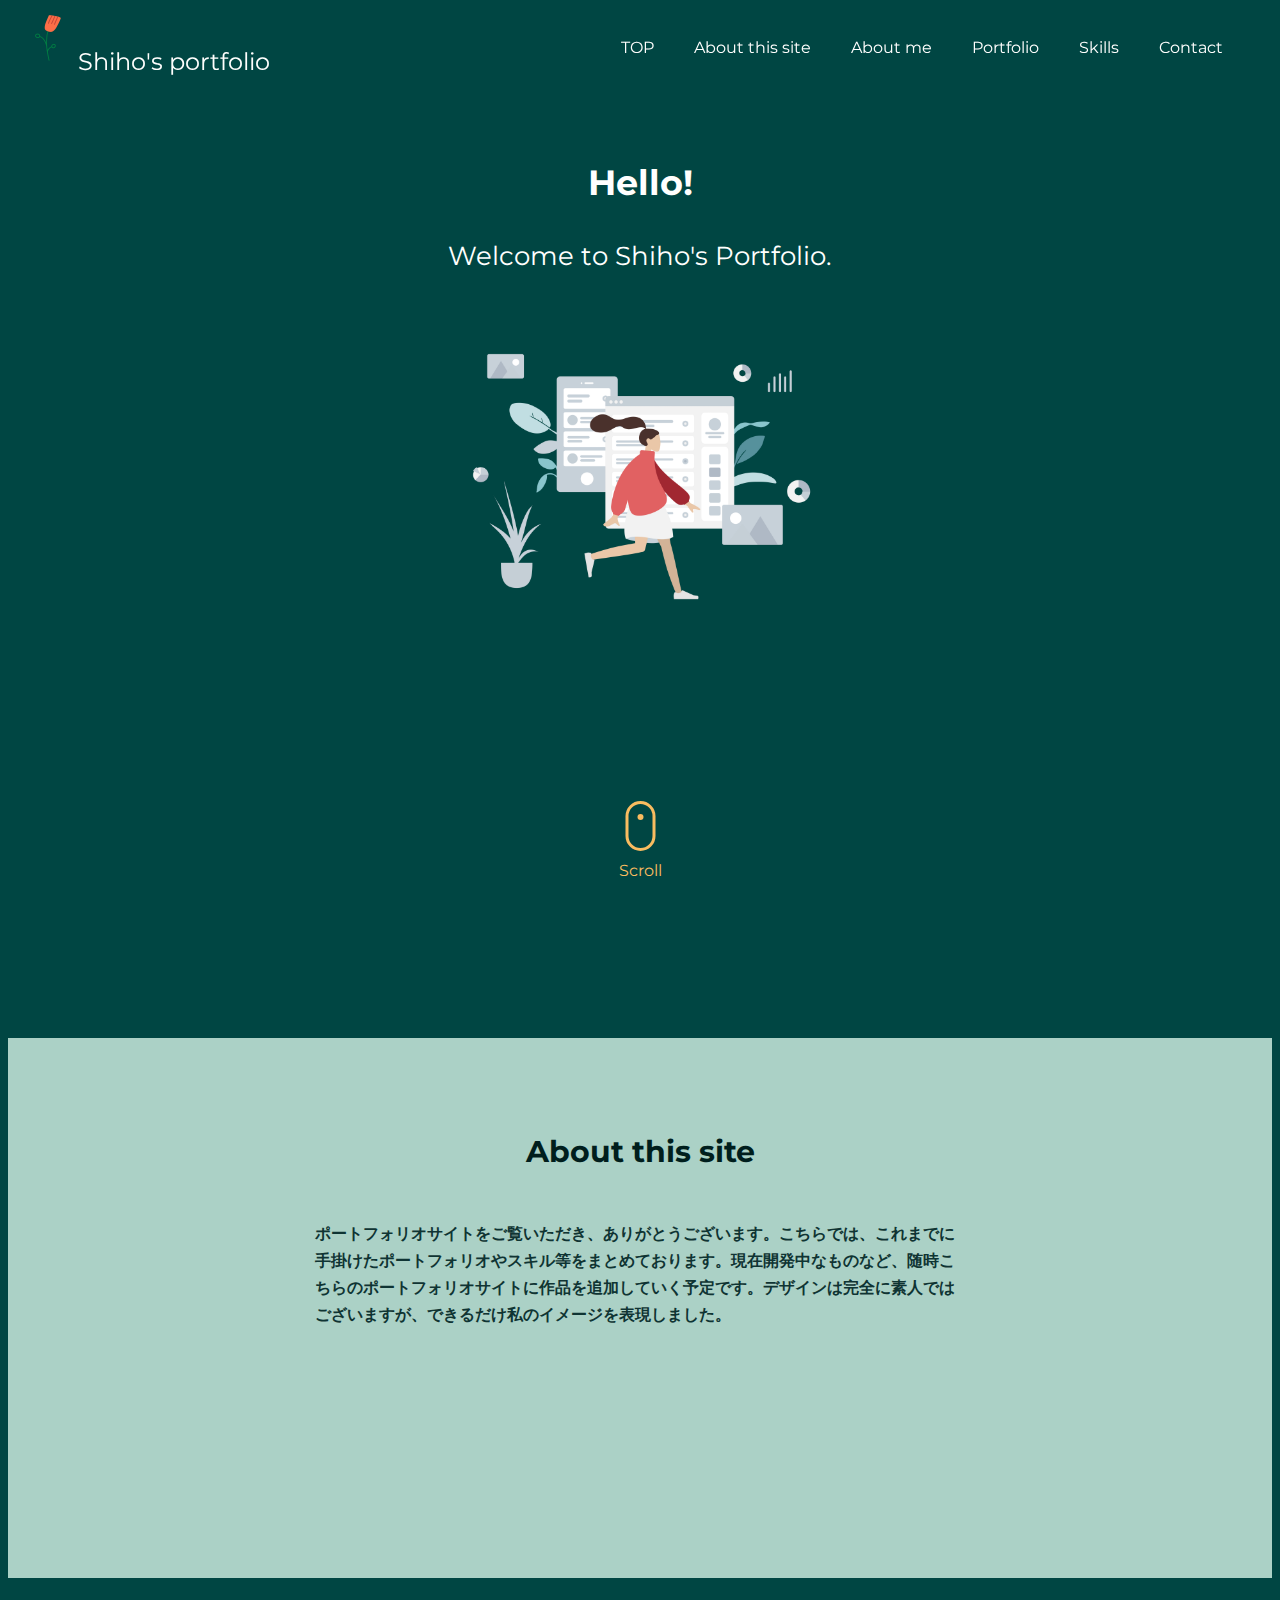
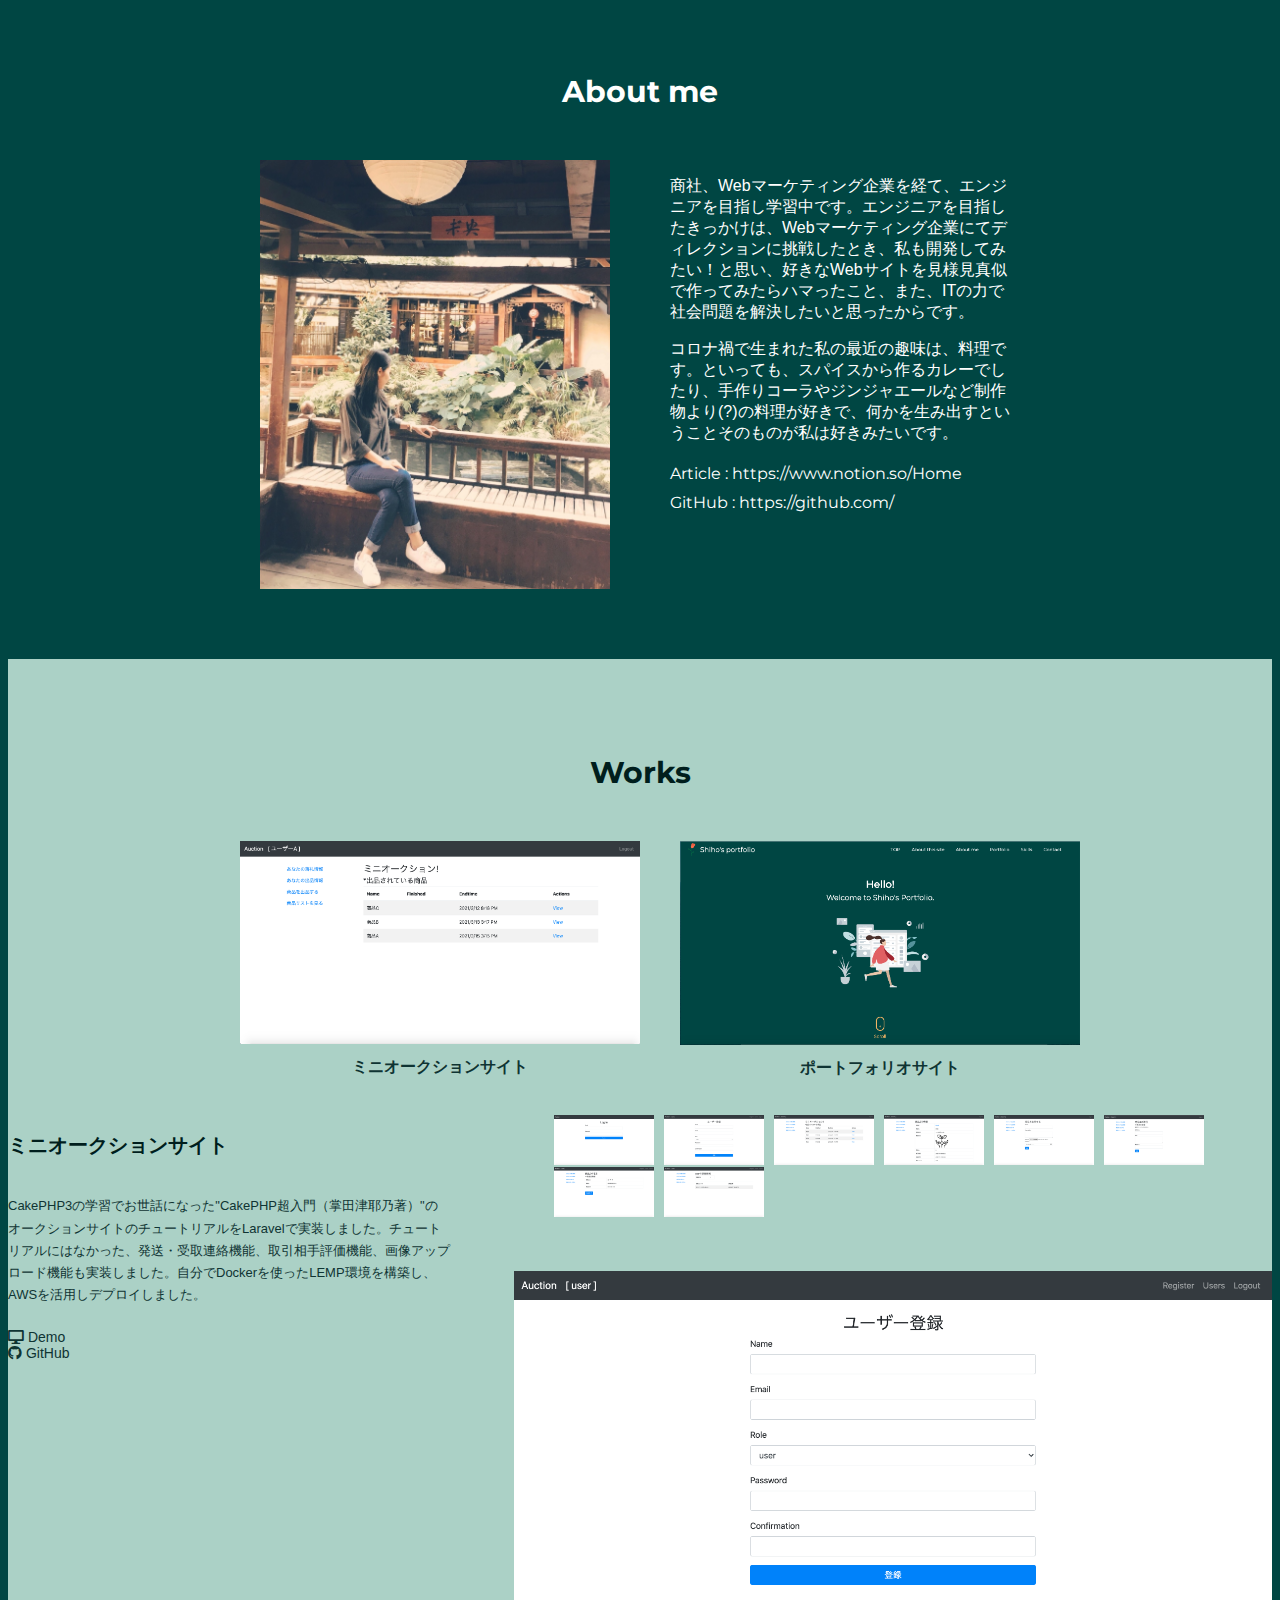
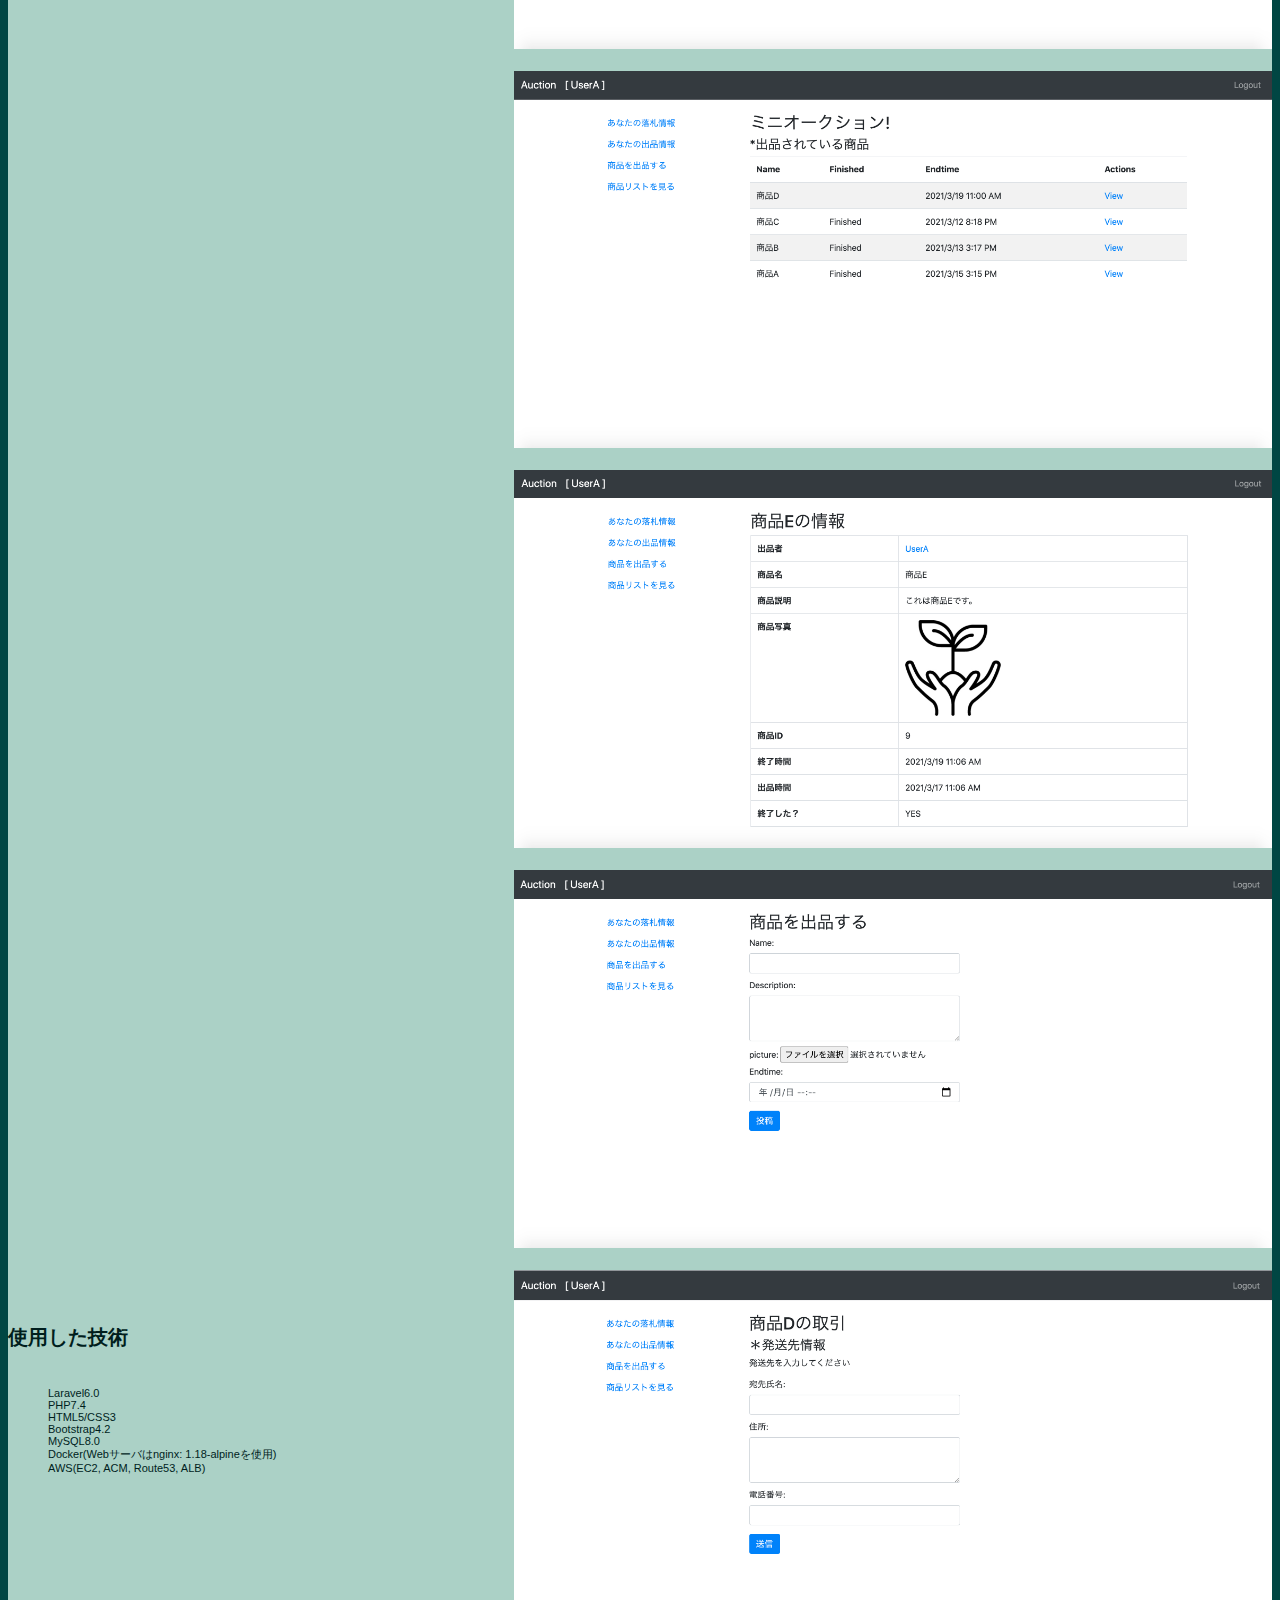
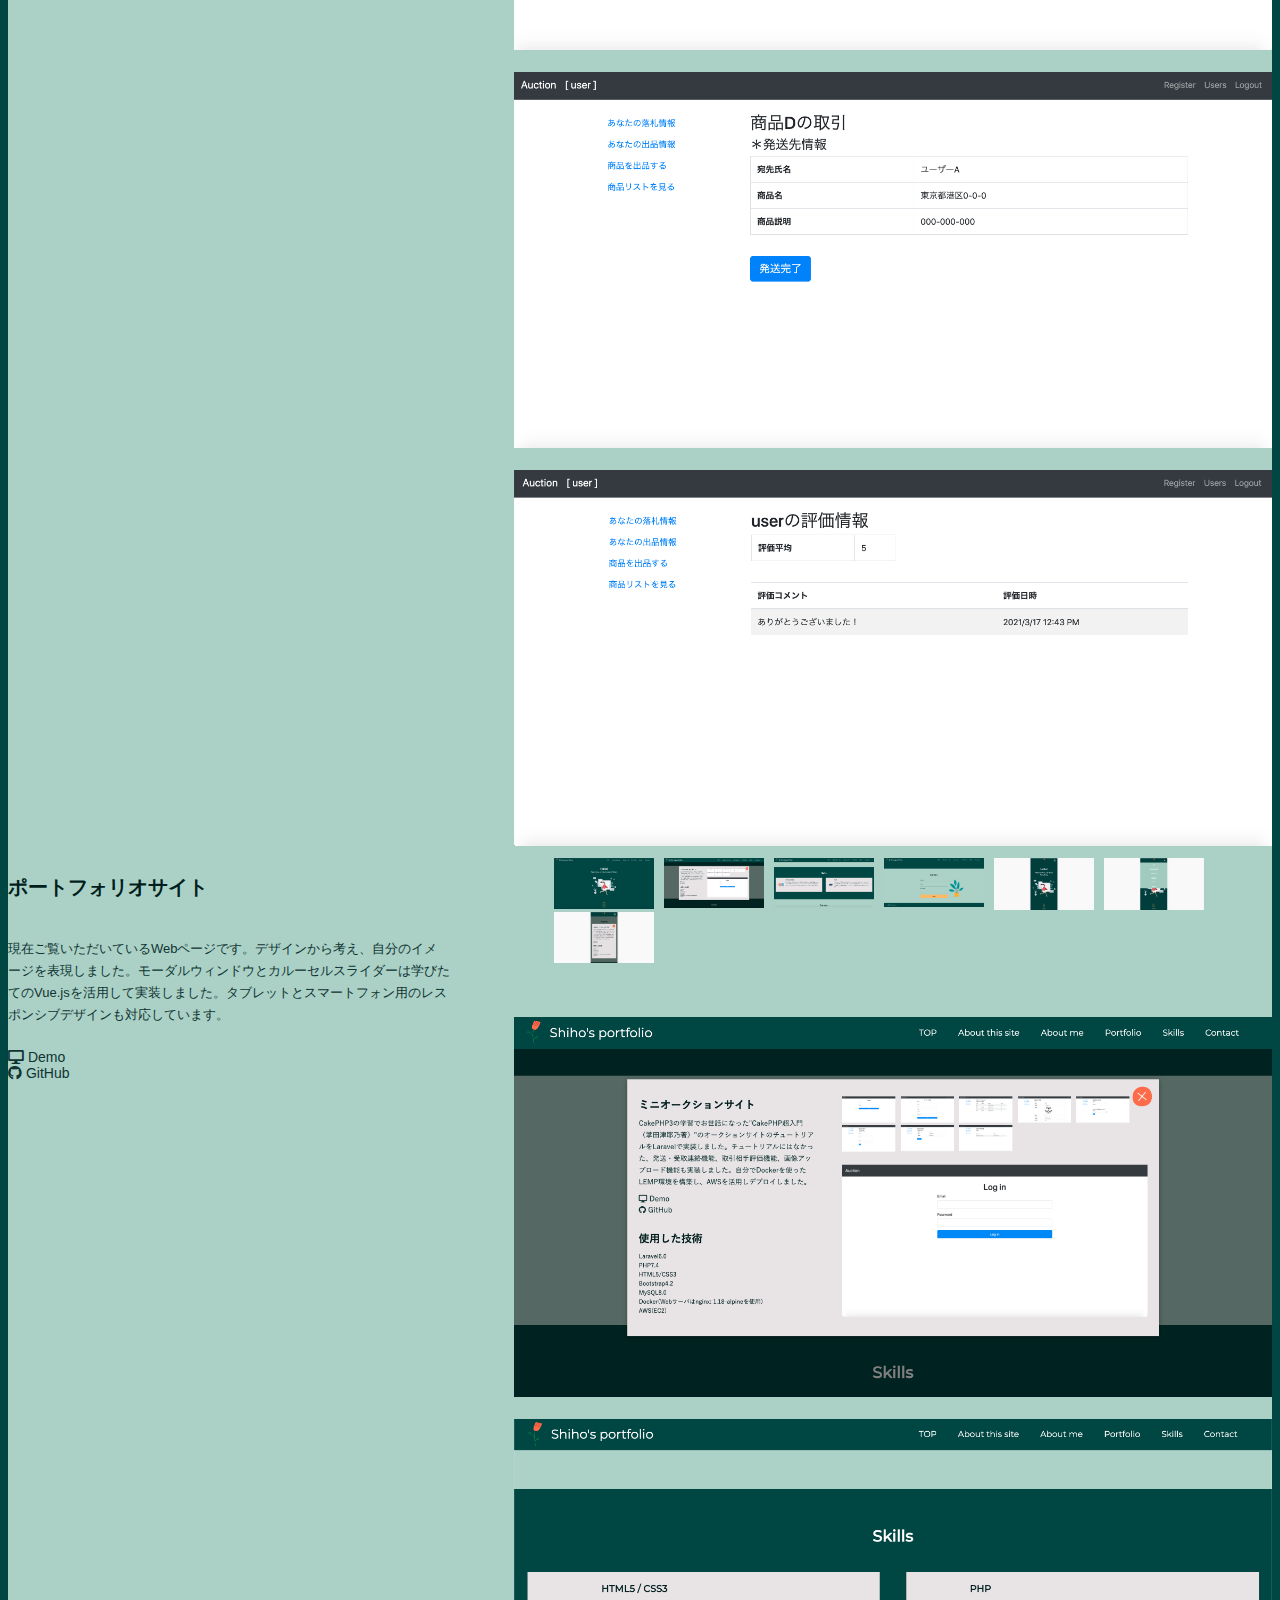
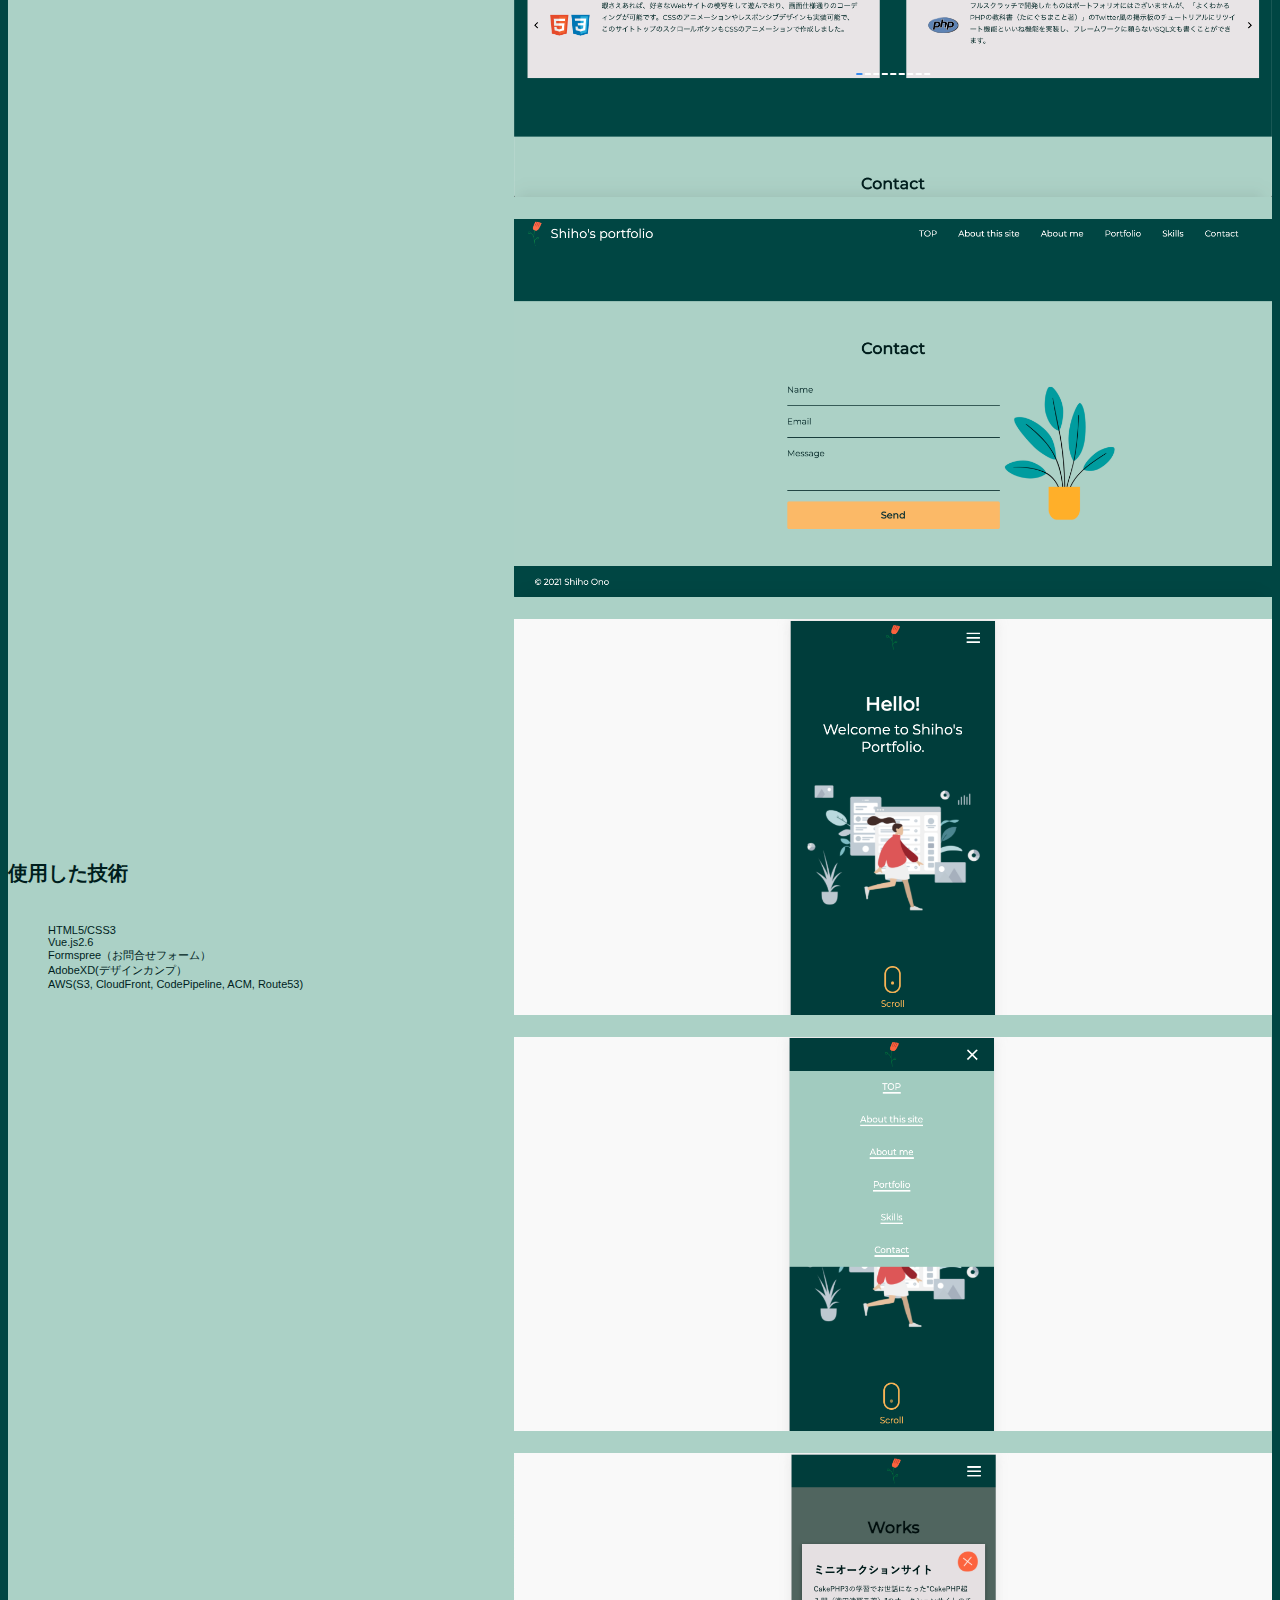
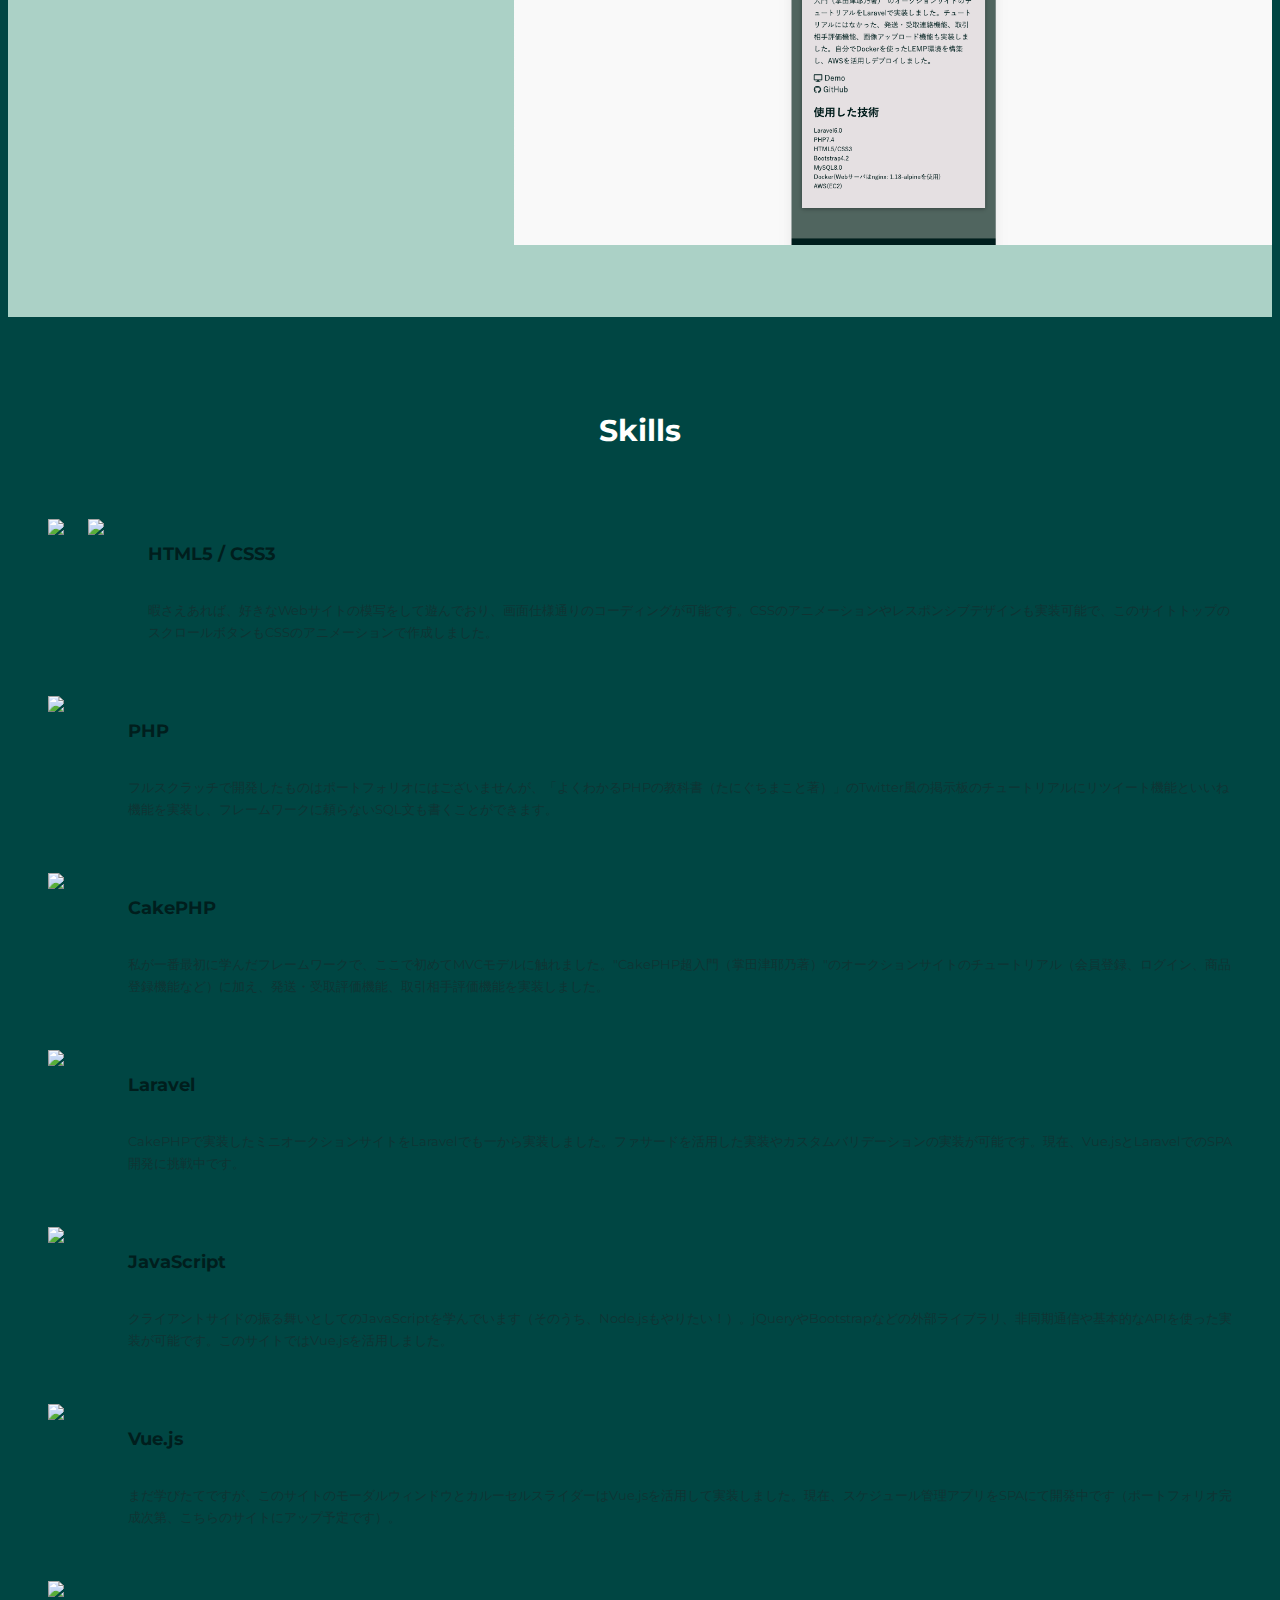
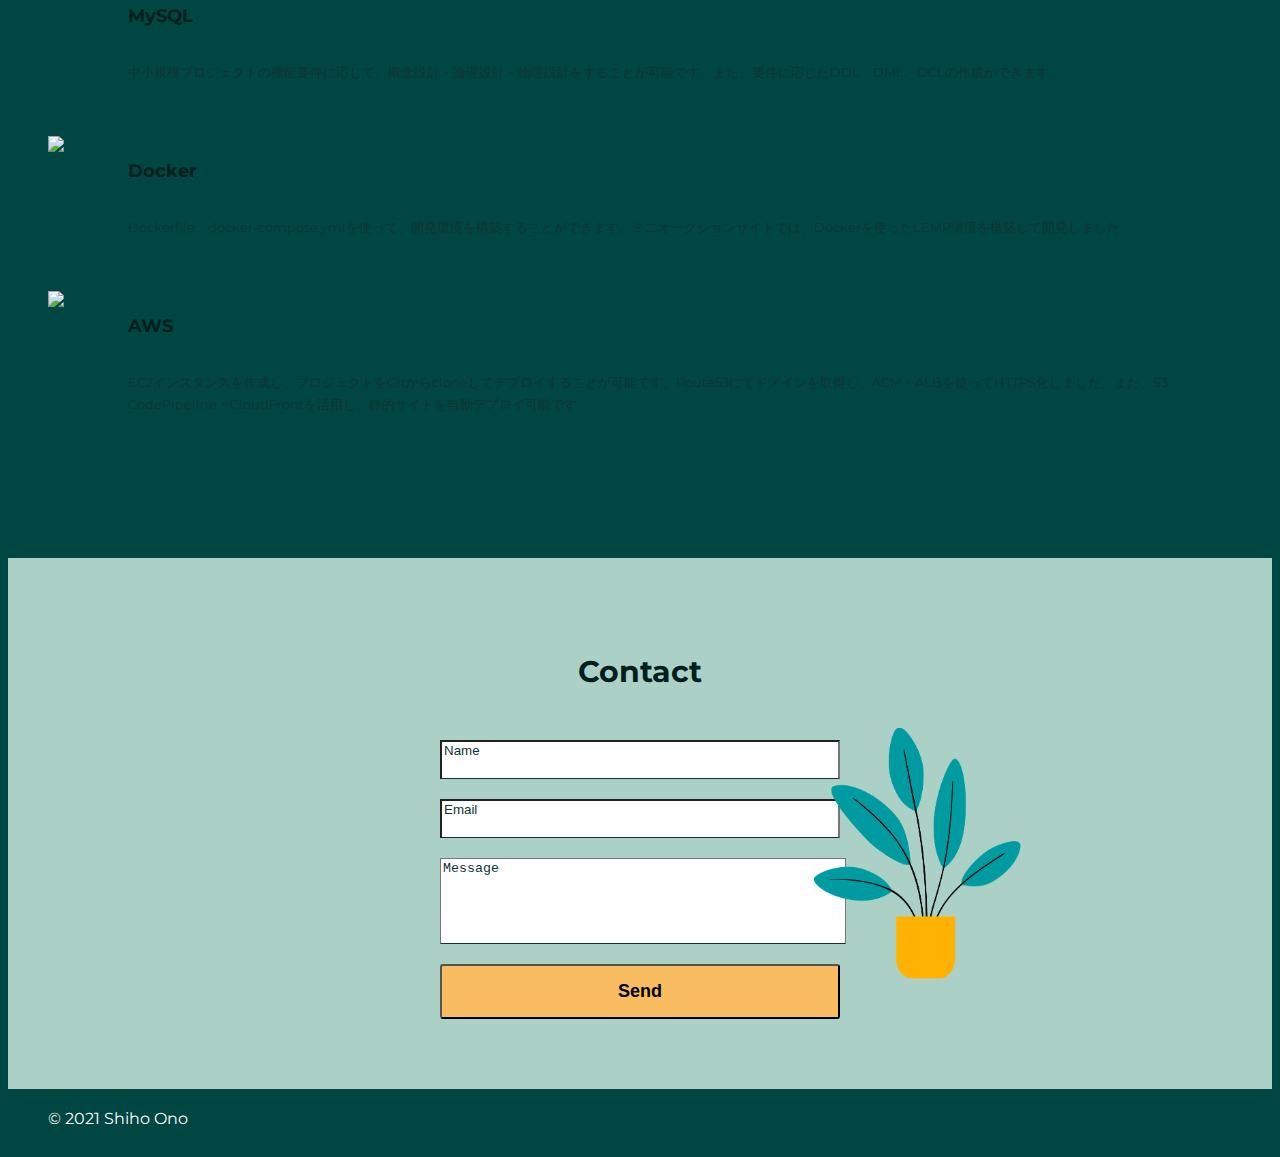
==== commit 0a83822f: "テキスト修正" ====
--- a/portfolio.html
+++ b/portfolio.html
@@ -2,7 +2,7 @@
 <html lang="ja">
 <head>
     <meta charset="UTF-8">
-    <meta name="viewport" content="width=device-width, initial-scale=1, minimum-scale=1, maximum-scale=1, user-scalable=no">
+    <meta name="viewport" content="width=device-width, initial-scale=1">
     <title>Shiho's Portfolio</title>
     <meta name="description" content="Shihoのポートフォリオサイトです。こちらでは、これまでに手掛けたポートフォリオやスキル等をまとめております。">
     <link rel="icon" href="img/Hands - Flower.png">
@@ -83,8 +83,8 @@
                                 <p>
                                     CakePHP3の学習でお世話になった"CakePHP超入門（掌田津耶乃著）"のオークションサイトのチュートリアルをLaravelで実装しました。チュートリアルにはなかった、発送・受取連絡機能、取引相手評価機能、画像アップロード機能も実装しました。自分でDockerを使ったLEMP環境を構築し、AWSを活用しデプロイしました。
                                 </p>
-                                <a href="#"><i class="fas fa-desktop"></i></i> Demo</a>
-                                <a href="#"><i class="fab fa-github"></i> GitHub</a>
+                                <a href="https://auction.shiholab.com/login"><i class="fas fa-desktop"></i></i> Demo</a>
+                                <a href="https://github.com/shihoono/laravel-challenge"><i class="fab fa-github"></i> GitHub</a>
                             </div>
                             <div class="about-sub">
                                 <h4>使用した技術</h4>
@@ -95,7 +95,7 @@
                                     <li>Bootstrap4.2</li>
                                     <li>MySQL8.0</li>
                                     <li>Docker(Webサーバはnginx: 1.18-alpineを使用)</li>
-                                    <li>AWS(EC2)</li>
+                                    <li>AWS(EC2, ACM, Route53, ALB)</li>
                                 </ul>
                             </div>
                         </div>
@@ -137,8 +137,8 @@
                                 <p>
                                     現在ご覧いただいているWebページです。デザインから考え、自分のイメージを表現しました。モーダルウィンドウとカルーセルスライダーは学びたてのVue.jsを活用して実装しました。タブレットとスマートフォン用のレスポンシブデザインも対応しています。
                                 </p>
-                                <a href="#"><i class="fas fa-desktop"></i></i> Demo</a>
-                                <a href="#"><i class="fab fa-github"></i> GitHub</a>
+                                <a href="https://shiho-portfolio.com/"><i class="fas fa-desktop"></i></i> Demo</a>
+                                <a href="https://github.com/shihoono/portfolio-site"><i class="fab fa-github"></i> GitHub</a>
                             </div>
                             <div class="about-sub">
                                 <h4>使用した技術</h4>
@@ -147,7 +147,7 @@
                                     <li>Vue.js2.6</li>
                                     <li>Formspree（お問合せフォーム）</li>
                                     <li>AdobeXD(デザインカンプ）</li>
-                                    <li>AWS(EC2)</li>
+                                    <li>AWS(S3, CloudFront, CodePipeline, ACM, Route53)</li>
                                 </ul>
                             </div>
                         </div>
--- a/style.css
+++ b/style.css
@@ -197,6 +197,7 @@
     line-height: 1.7;
     font-family:"Yu Gothic", "游ゴシック", YuGothic, "游ゴシック体", "ヒラギノ角ゴ Pro W3", "メイリオ", sans-serif;
     color: #0f3433;
+    font-weight: 600;
 }
 
 /* about me セクション */
@@ -211,7 +212,7 @@
 
 #about-me img {
     max-width: 350px;
-    padding-right: 30px;
+    margin-right: 30px;
 }
 
 #about-me p {
@@ -222,13 +223,13 @@
     font-family:"Yu Gothic", "游ゴシック", YuGothic, "游ゴシック体", "ヒラギノ角ゴ Pro W3", "メイリオ", sans-serif;
 }
 
+.profile-detail p:nth-of-type(2) {
+    margin-bottom: 20px;
+}
+
 .profile {
     display: flex;
     justify-content: center;
-}
-
-.profile-detail {
-    position: relative;
 }
 
 .profile-detail a {
@@ -236,8 +237,7 @@
     color: #fffffe;
     font-size: 1.6rem;
     padding-left: 30px;
-    position: absolute;
-    bottom: 30px;
+    padding-bottom: 10px;
 }
 
 .profile-detail a:nth-of-type(2) {
@@ -274,6 +274,7 @@
     margin-top: 10px;
     font-family:"Yu Gothic", "游ゴシック", YuGothic, "游ゴシック体", "ヒラギノ角ゴ Pro W3", "メイリオ", sans-serif;
     color: #0f3433;
+    font-weight: 600;
 }
 
 .modal-mask {
@@ -425,6 +426,10 @@
     left: 20px;
 }
 
+.hooper-pagination {
+    bottom: -15%;
+}
+
 .html-css img {
     width: 40px;
 }
@@ -680,11 +685,11 @@
     }
 
     #top a {
-        bottom: 100px;
+        bottom: 20px;
     }
 
     #about-this-site p {
-        max-width: 300px;
+        max-width: 280px;
     }
 
     .profile {
@@ -698,10 +703,6 @@
         margin-bottom: 20px;
     }
 
-    .profile-detail p {
-        margin-bottom: 20px;
-    }
-
     .profile-detail a {
         position: unset;
         padding-bottom: 10px;
@@ -725,12 +726,24 @@
 
     #image-area img {
         display: none;
+    }
+
+    #skills {
+        padding-bottom: 210px;
     }
 
     .skill {
         flex-direction: column;
         padding: 10px 25px 25px 10px;
         position: relative;
+    }
+
+    .hooper-list {
+        height: 150%;
+    }
+
+    .hooper-pagination {
+        bottom: -45%;
     }
 
     .hooper-slide {
@@ -766,16 +779,17 @@
     }
 
     .html-css h4 {
-        font-size: 1.3rem;
+        font-size: 1.1rem;
         right: 10px;
     }
 
+    .skill-text p {
+        line-height: normal;
+        padding-top: 10px;
+    }
+
     .html-css p {
-        padding-top: 10px;
-        line-height: normal;
-    }
-
-    .skill-text p {
+        padding-top: 20px;
         line-height: normal;
     }
 
